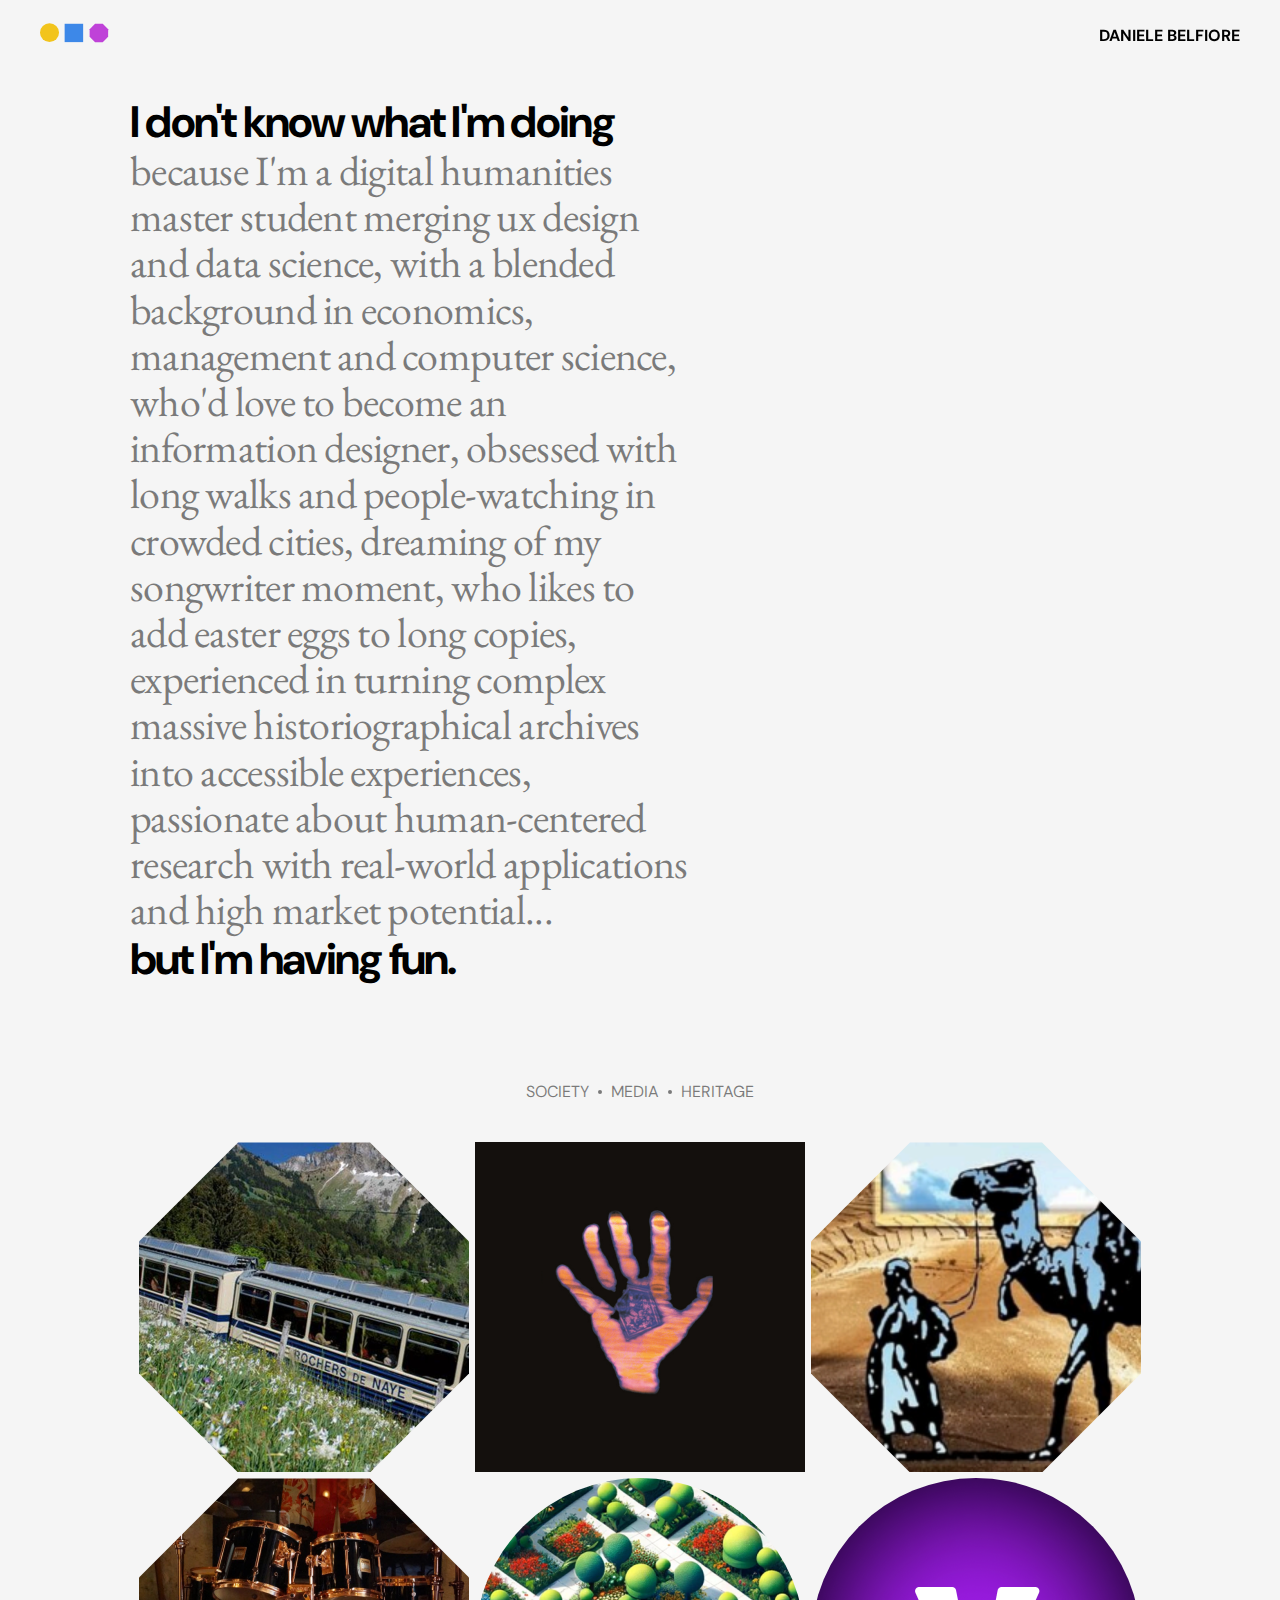
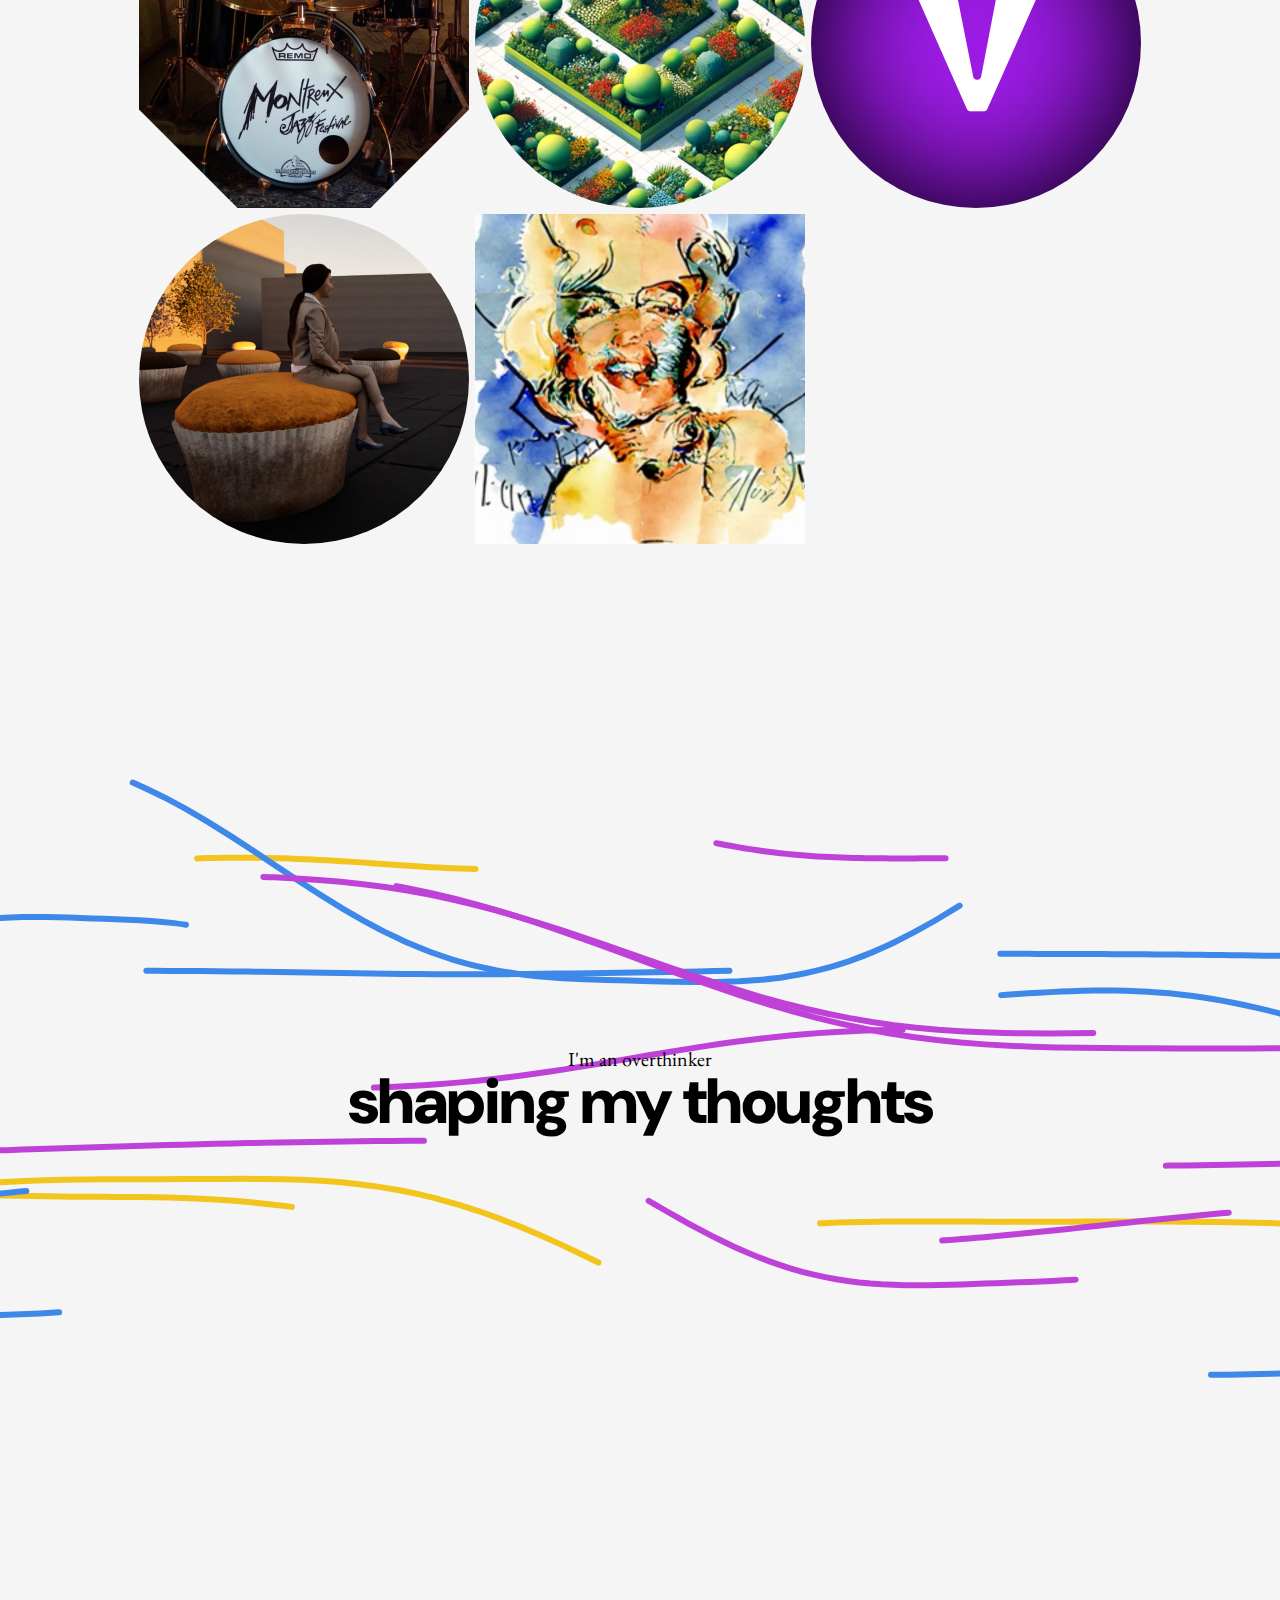
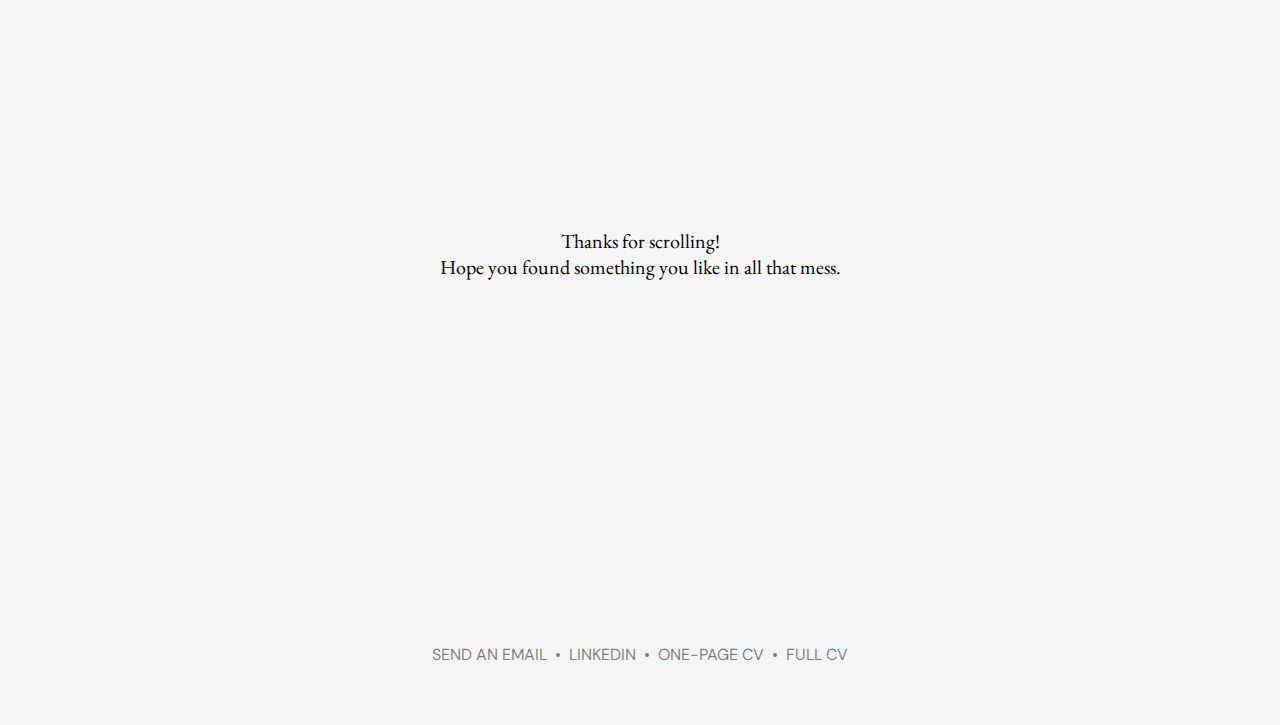
==== index.html @ 839121c6 "prova" ====
<!DOCTYPE html>
<html lang="en">
<head>
    <meta charset="UTF-8">
    <meta name="viewport" content="width=device-width, initial-scale=1.0">
    <title>Digital Humanities Portfolio</title>
    <link rel="preconnect" href="https://fonts.googleapis.com">
    <link rel="preconnect" href="https://fonts.gstatic.com" crossorigin>
    <link href="https://fonts.googleapis.com/css2?family=DM+Sans:ital,wght@0,400;0,500;0,700;0,900;1,400&family=EB+Garamond:wght@400;500;600;700&display=swap" rel="stylesheet">
    <link rel="stylesheet" href="css/styles.css">
</head>
<body>
    <!-- Fixed Header/Navbar -->
    <header class="site-header">
        <div class="logo">
            <svg xmlns="http://www.w3.org/2000/svg" width="72" height="26" viewBox="0 0 72 26" fill="none">
                <ellipse cx="9.52039" cy="9.44219" rx="9.52039" ry="9.44219" transform="matrix(-1 0 0 1 19.0391 3.14453)" fill="#F2C41C"/>
                <rect width="18.4968" height="18.3448" transform="matrix(-1 0 0 1 43.1406 3.77344)" fill="#3D88E8"/>
                <path d="M62.7367 3.81225L55.0605 3.80711L49.629 9.18675L49.6238 16.7998L55.048 22.1868L62.7242 22.1919L68.1557 16.8123L68.1609 9.19916L62.7367 3.81225Z" fill="#BF42D8"/>
            </svg>
        </div>
        <div class="name-tag">DANIELE BELFIORE</div>
    </header>
    <div class="container">
        <!-- Main Content with Bio -->
        <section class="main-content">
            <div class="text-container">
                <h1 class="main-heading">I don't know what I'm doing</h1>
                <div class="bio-text">
                    <p class="bio-copy"> because 
                        <span class="bio-segment" data-color="#D84242" data-overlay="EPFL">I'm a digital humanities master student merging ux design and data science</span>, 
                        <span class="bio-segment" data-color="#4274D8" data-overlay="Economics">with a blended background in economics, management and computer science</span>, 
                        <span class="bio-segment" data-color="#E61428" data-overlay="Design">who'd love to become an information designer</span>, 
                        <span class="bio-segment" data-color="#588DCA" data-overlay="Urban">obsessed with long walks and people-watching in crowded cities</span>, 
                        <span class="bio-segment" data-color="#7758CA" data-overlay="Music" >dreaming of my songwriter moment</span>, 
                        <span class="bio-segment" data-color="#52874F" data-overlay="Easter">who likes to add easter eggs to long copies</span>, 
                        <span class="bio-segment" data-color="#C28E00" data-overlay="Archives">experienced in turning complex massive historiographical archives into accessible experiences</span>, 
                        <span class="bio-segment" data-color="#028C32" data-overlay="Research">passionate about human-centered research with real-world applications and high market potential</span>...
                    </p>
                </div>
                <h1 class="main-heading">but I'm having fun.</h1>
            </div>
            <div class="overlay-container">
                <div class="overlay-content"></div>
            </div>
        </section>

        <!-- Projects Section -->
        <section class="projects-section">
            <div class="tags">
                <span class="tag research" data-tag="society">SOCIETY</span>
                <div class="tag-separator"></div>
                <span class="tag entrepreneurship" data-tag="media">MEDIA</span>
                <div class="tag-separator"></div>
                <span class="tag design" data-tag="heritage">HERITAGE</span>
            </div>

            <div class="projects-container">
                <!-- Projects will be loaded dynamically from JSON -->
            </div>
        </section>
    </div>
    
    <!-- Shaping Thoughts Section - moved outside container for full width -->
    <section class="thoughts-section">
        <!-- Added flow animation background -->
        <div class="flow-background">
            <svg id="flow-canvas"></svg>
        </div>
        <!-- Wrapped content in a container for z-indexing -->
        <div class="thoughts-content">
            <p class="overthinker-text">I'm an overthinker</p>
            <h2 class="thoughts-title">shaping my thoughts</h2>
        </div>
    </section>

    <div class="container">
        <!-- Thank You Section -->
        <section class="thank-you-section">
            <p class="thank-you-text">Thanks for scrolling!<br>Hope you found something you like in all that mess.</p>
        </section>

        <!-- Footer -->
        <footer class="footer">
            <div class="footer-links">
                <span class="footer-link email">SEND AN EMAIL</span>
                <div class="tag-separator"></div>
                <span class="footer-link linkedin">LINKEDIN</span>
                <div class="tag-separator"></div>
                <span class="footer-link onepage">ONE-PAGE CV</span>
                <div class="tag-separator"></div>
                <span class="footer-link fullcv">FULL CV</span>
            </div>
        </footer>
    </div>

    <!-- JavaScript files -->
    <script src="js/main.js"></script>
<script src="js/flow-animation.js"></script>
</body>
</html>
---- css/styles.css ----
* {
    margin: 0;
    padding: 0;
    box-sizing: border-box;
}

body {
    font-family: 'DM Sans', sans-serif;
    background-color: #f5f5f5;
    padding: 40px;
    padding-top: 100px; /* Added padding to account for fixed header */
}

.container {
    max-width: 1200px;
    margin: 0 auto;
    padding: 0 20px;
}

/* Header Section */
.site-header {
    display: flex;
    justify-content: space-between;
    align-items: center;
    width: 100%;
    padding: 20px 40px;
    position: fixed;
    top: 0;
    left: 0;
    right: 0;
    background-color: transparent;
    z-index: 1000;
    pointer-events: none; /* Allow events to pass through the transparent header */
}

.site-header .logo, .site-header .name-tag {
    pointer-events: auto;
}

/* Media query for mobile devices */
@media (max-width: 768px) {
    .site-header {
        background-color: #f5f5f5;
        z-index: 25;
        pointer-events: auto; /* Re-enable for mobile with background */
    }
}

.logo {
    position: static;
}

.name-tag {
    font-family: "DM Sans", sans-serif;
    font-weight: 700;
    font-size: 16px;
    letter-spacing: 0;
}

/* Main Content */
.main-content {
    margin-bottom: 100px;
    position: relative;
    max-width: 1020px;
    margin-left: auto;
    margin-right: auto;
}

.text-container {
    display: flex;
    max-width: 900px;
    width: 55%;
    flex-direction: column;
    align-items: flex-start;
    gap: 4px;
    margin: 0vh 0 0 0; /* Changed from 30% to 50vh to position at half the display height */
}

.main-heading {
    color: #000;
    font-family: "DM Sans", sans-serif;
    font-size: 44px;
    font-style: normal;
    font-weight: 700;
    line-height: 100%;
    letter-spacing: -1.76px;
}

.bio-text {
    max-width: 900px;
    width: 100%;
}

.bio-copy {
    color: rgba(0, 0, 0, 0.50);
    font-family: "EB Garamond", serif;
    font-size: 42px;
    font-style: normal;
    font-weight: 400;
    line-height: 110%;
    letter-spacing: -0.72px;
    position: relative;
}

.highlighted {
    color: #D84242;
    font-family: "EB Garamond", serif;
    font-size: 72px;
    font-style: normal;
    font-weight: 400;
    line-height: 100%;
    letter-spacing: -1.28px;
}

.overlay-container {
    position: fixed;
    right: 100px;
    width: auto;
    height: auto;
    opacity: 0; /* Start with 0 opacity for transition */
    padding: 0;
    justify-content: center;
    align-items: center;
    z-index: 100;
    transition: opacity 0.3s ease; /* Added transition for smooth appearance */
    pointer-events: none; /* Prevent overlay from interfering with mouse events */
}

.overlay-content {
    display: flex;
    justify-content: center;
    align-items: center;
}

.overlay-content img {
    max-width: 400px;
    max-height: 300px;
    width: auto;
    height: auto;
    object-fit: contain;
}

/* Projects Section */
.projects-section {
    margin: 100px 0;
    position: relative;
    z-index: 10; /* Added z-index to ensure projects remain clickable under transparent navbar */
}

.tags {
    display: flex;
    justify-content: center;
    gap: 9px;
    margin-bottom: 40px;
    text-align: center;
    width: 1020px; /* Changed from width: 100%, max-width: 1020px to match projects exactly */
    margin-left: auto;
    margin-right: auto;
}

.tag {
    cursor: pointer;
    color: rgba(0, 0, 0, 0.50);
    text-align: center;
    font-family: "DM Sans", sans-serif;
    font-size: 16px;
    font-style: normal;
    font-weight: 400;
    line-height: normal;
    transition: color 0.3s ease;
}

.tag:hover {
    color: rgba(0, 0, 0, 0.8);
}

.tag-separator {
    width: 4px;
    height: 4px;
    background-color: rgba(0, 0, 0, 0.50);
    border-radius: 50%;
    margin-top: 9px;
}

.tag.research.active, .tag.research:hover {
    color: #F2C41C;
}

.tag.entrepreneurship.active, .tag.entrepreneurship:hover {
    color: #3D88E8;
}

.tag.design.active, .tag.design:hover {
    color: #BF42D8;
}

.projects-container {
    display: flex;
    width: 1002px; /* Exact width: 3 items of 330px + 2 gaps of 6px = 1002px */
    margin: 0 auto;
    align-items: center;
    align-content: center;
    gap: 6px;
    flex-wrap: wrap;
    justify-content: flex-start; /* Keep flex-start for grid alignment */
}

.project {
    width: 330px;
    height: 330px;
    flex-shrink: 0;
    aspect-ratio: 1/1;
    position: relative;
    overflow: hidden;
    cursor: pointer;
    background-color: #f5f5f5;
    z-index: 20; /* Added higher z-index to ensure projects are always clickable */
}

.project img {
    width: 100%;
    height: 100%;
    object-fit: cover;
    z-index: 2;
    position: relative;
    /* Removed transition for immediate effect */
}

.project:hover img {
    opacity: 0;
}

.project-shape {
    position: absolute;
    top: 0;
    left: 0;
    width: 100%;
    height: 100%;
    z-index: 1;
    border: none;
}

.project-info {
    position: absolute;
    top: 0;
    left: 0;
    width: 100%;
    height: 100%;
    background-color: transparent;
    display: flex;
    flex-direction: column;
    justify-content: center;
    align-items: center;
    padding: 20px;
    text-align: center;
    z-index: 3;
    opacity: 0;
    /* Removed transition for immediate effect */
}

.project:hover .project-info {
    opacity: 1;
}

.project-title {
    font-family: "DM Sans", sans-serif;
    font-weight: 700;
    font-size: 18px;
    margin-bottom: 10px;
    text-transform: uppercase; /* Make project titles all-caps */
}

.project-description {
    font-family: "EB Garamond", serif;
    font-size: 18px;
    color: rgba(0, 0, 0, 0.50);
    font-weight: 400;
}

.circle {
    border-radius: 50%;
}

.circle:hover {
    border: 4px solid #F2C41C; /* Standardized thickness to 4px */
}

.square:hover {
    border: 4px solid #3D88E8; /* Standardized thickness to 4px */
}

.octagon {
    clip-path: polygon(30% 0%, 70% 0%, 100% 30%, 100% 70%, 70% 100%, 30% 100%, 0% 70%, 0% 30%);
}

/* Fixed octagon hover styling */
.octagon:hover {
    border: none;
}

.project.octagon .project-info {
    clip-path: polygon(30% 0%, 70% 0%, 100% 30%, 100% 70%, 70% 100%, 30% 100%, 0% 70%, 0% 30%);
}

.octagon-outline {
    position: absolute;
    top: 0;
    left: 0;
    width: 100%;
    height: 100%;
    z-index: 4;
    opacity: 0;
    /* Removed transition for immediate effect */
    pointer-events: none;
}

.project.octagon:hover .octagon-outline {
    opacity: 1;
}

.thoughts-section {
    /* override body’s default padding on the left and right */
    margin: 0 -40px;
    /* ensure the section is tall enough, e.g. full screen */
    height: 100vh; 
    position: relative;
    display: flex;
    flex-direction: column;
    justify-content: center;
    align-items: center;
    overflow: hidden;
  }
  
  .thoughts-section .flow-background {
    position: absolute;
    top: 0;
    left: 0;
    /* let the SVG fill the entire section */
    width: 100%;
    height: 100%;
  }
  
  .thoughts-content {
    z-index: 10;
    display: flex;
    flex-direction: column;
    align-items: center;
  }
  



/* Added flow-background styles */
.flow-background {
    position: absolute;
    top: 0;
    left: 0;
    width: 100%;
    height: 100%;
    z-index: 1;
}

.flow-background svg {
    width: 100%;
    height: 100%;
}

.path {
    fill: none;
    stroke-linecap: round;
}



.overthinker-text {
    color: #000;
    text-align: center;
    font-family: "EB Garamond", serif;
    font-size: 20px;
    font-style: normal;
    font-weight: 400;
    line-height: normal;
    margin-bottom: 0;
}

.thoughts-title {
    color: #000;
    text-align: center;
    font-family: "DM Sans", sans-serif;
    font-size: 64px;
    font-style: normal;
    font-weight: 900;
    line-height: normal;
    letter-spacing: -1.92px;
    position: relative;
    z-index: 2;
    margin-top: -2%;
}

/* Thank You Section */
.thank-you-section {
    display: flex;
    flex-direction: column;
    justify-content: center;
    align-items: center;
    width: 100%;
    min-height: calc(100vh - 200px);
    padding: 80px 0;
    text-align: center;
    position: relative; /* Added for absolute positioning of child */
}

.thank-you-text {
    color: #000;
    text-align: center;
    font-family: "EB Garamond";
    font-size: 20px;
    font-style: normal;
    font-weight: 400;
    line-height: normal;
    max-width: 800px;
    position: relative;
    top: -40px; /* Move text up by 40px */
}

.footer-links {
    display: flex;
    justify-content: center;
    gap: 9px;
    margin-bottom: 20px;
    text-align: center;
    width: 100%;
}

.footer-link {
    cursor: pointer;
    color: rgba(0, 0, 0, 0.50);
    text-align: center;
    font-family: "DM Sans", sans-serif;
    font-size: 16px;
    font-style: normal;
    font-weight: 400;
    line-height: normal;
    transition: color 0.3s ease;
}

.footer-link:hover {
    color: rgba(0, 0, 0, 0.8);
}

.footer-link.email:hover {
    color: #F2C41C; /* Yellow */
}

.footer-link.linkedin:hover {
    color: #3D88E8; /* Blue */
}

.footer-link.onepage:hover, .footer-link.fullcv:hover {
    color: #BF42D8; /* Purple */
}

/* Responsive adjustments */
@media (max-width: 1200px) {
    .bio-copy {
        font-size: 36px;
    }
    .highlighted {
        font-size: 48px;
    }
    .projects-container {
        width: 100%;
        justify-content: center;
    }
}

@media (max-width: 768px) {
    .bio-copy {
        font-size: 28px;
    }
    .highlighted {
        font-size: 32px;
    }
    .main-heading {
        font-size: 36px;
    }
    .thoughts-title {
        font-size: 48px;
    }
    .projects-container {
        display: flex;
        width: calc(100% - 12px);
        justify-content: space-between;
        padding: 0 6px;
        gap: 6px;
        flex-wrap: wrap;
    }
    .project {
        width: calc(50% - 3px);
        height: auto;
        aspect-ratio: 1/1;
        margin-bottom: 6px;
    }
}
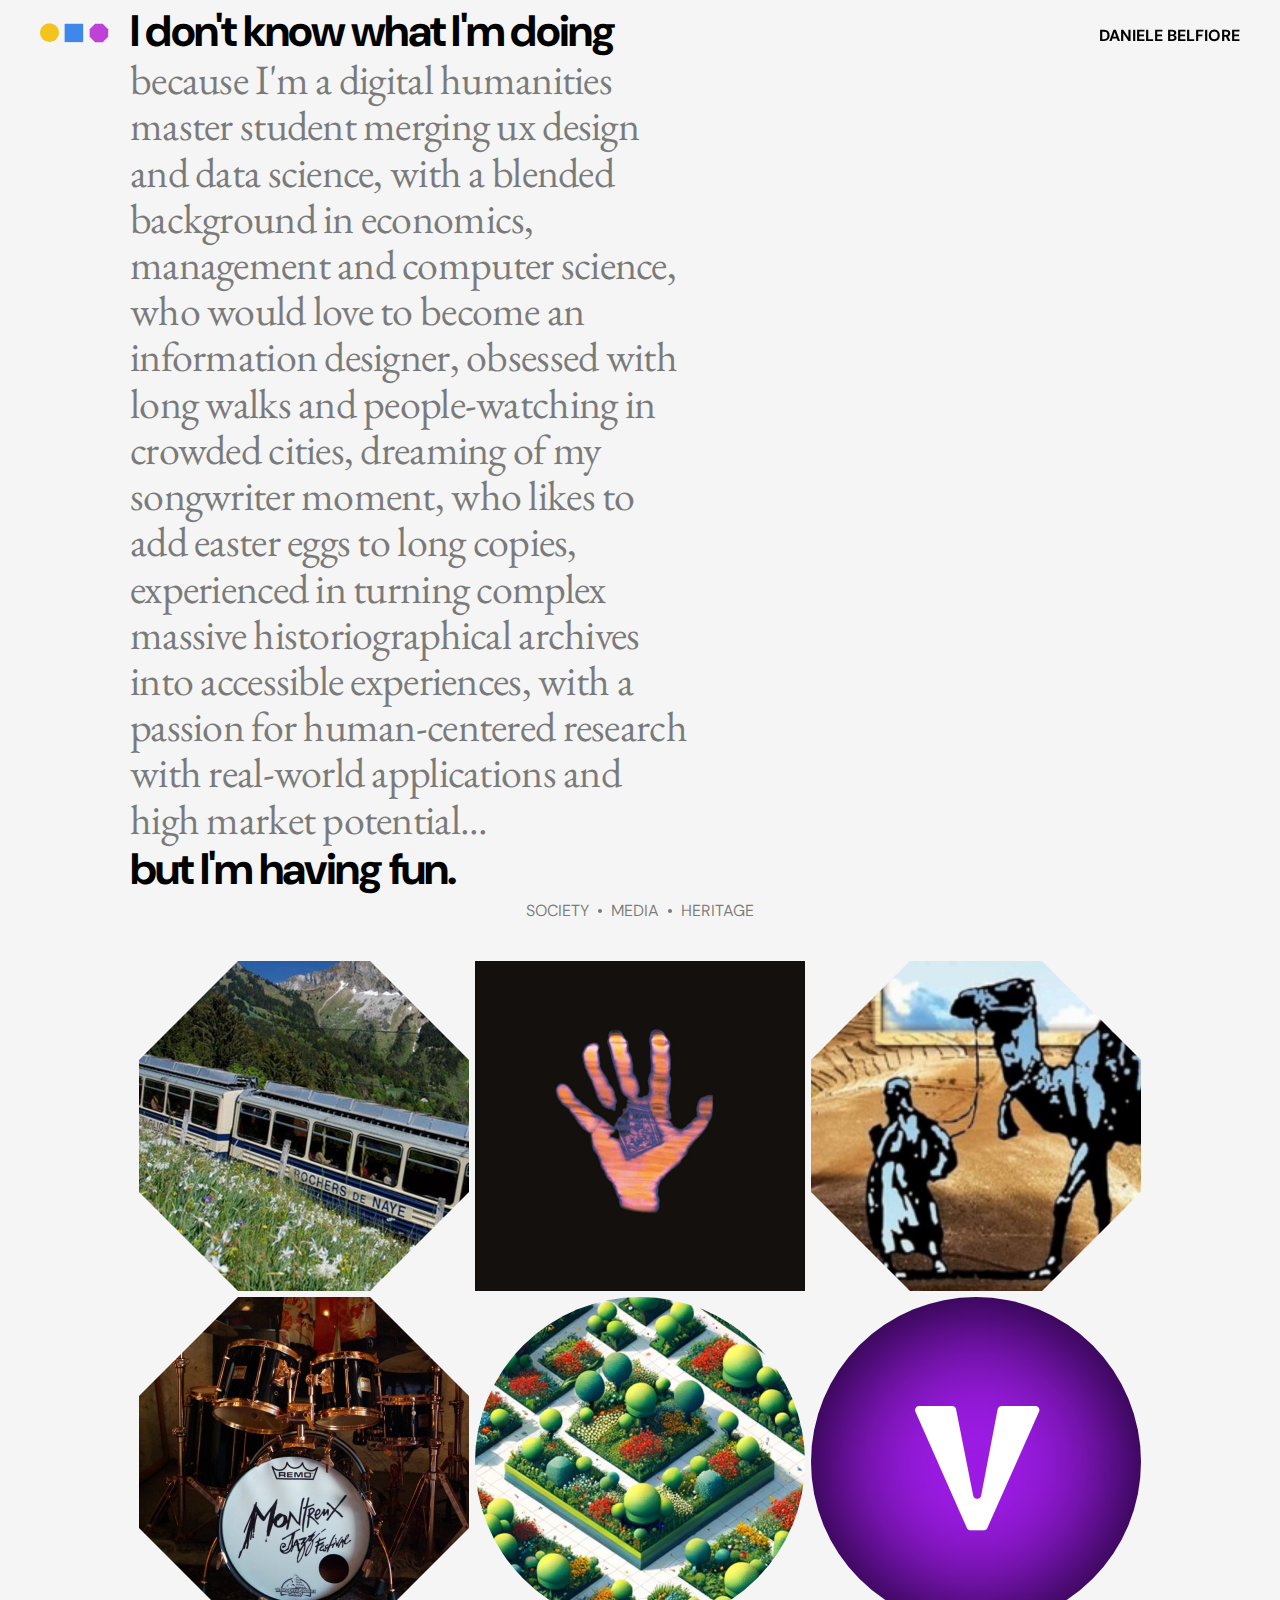
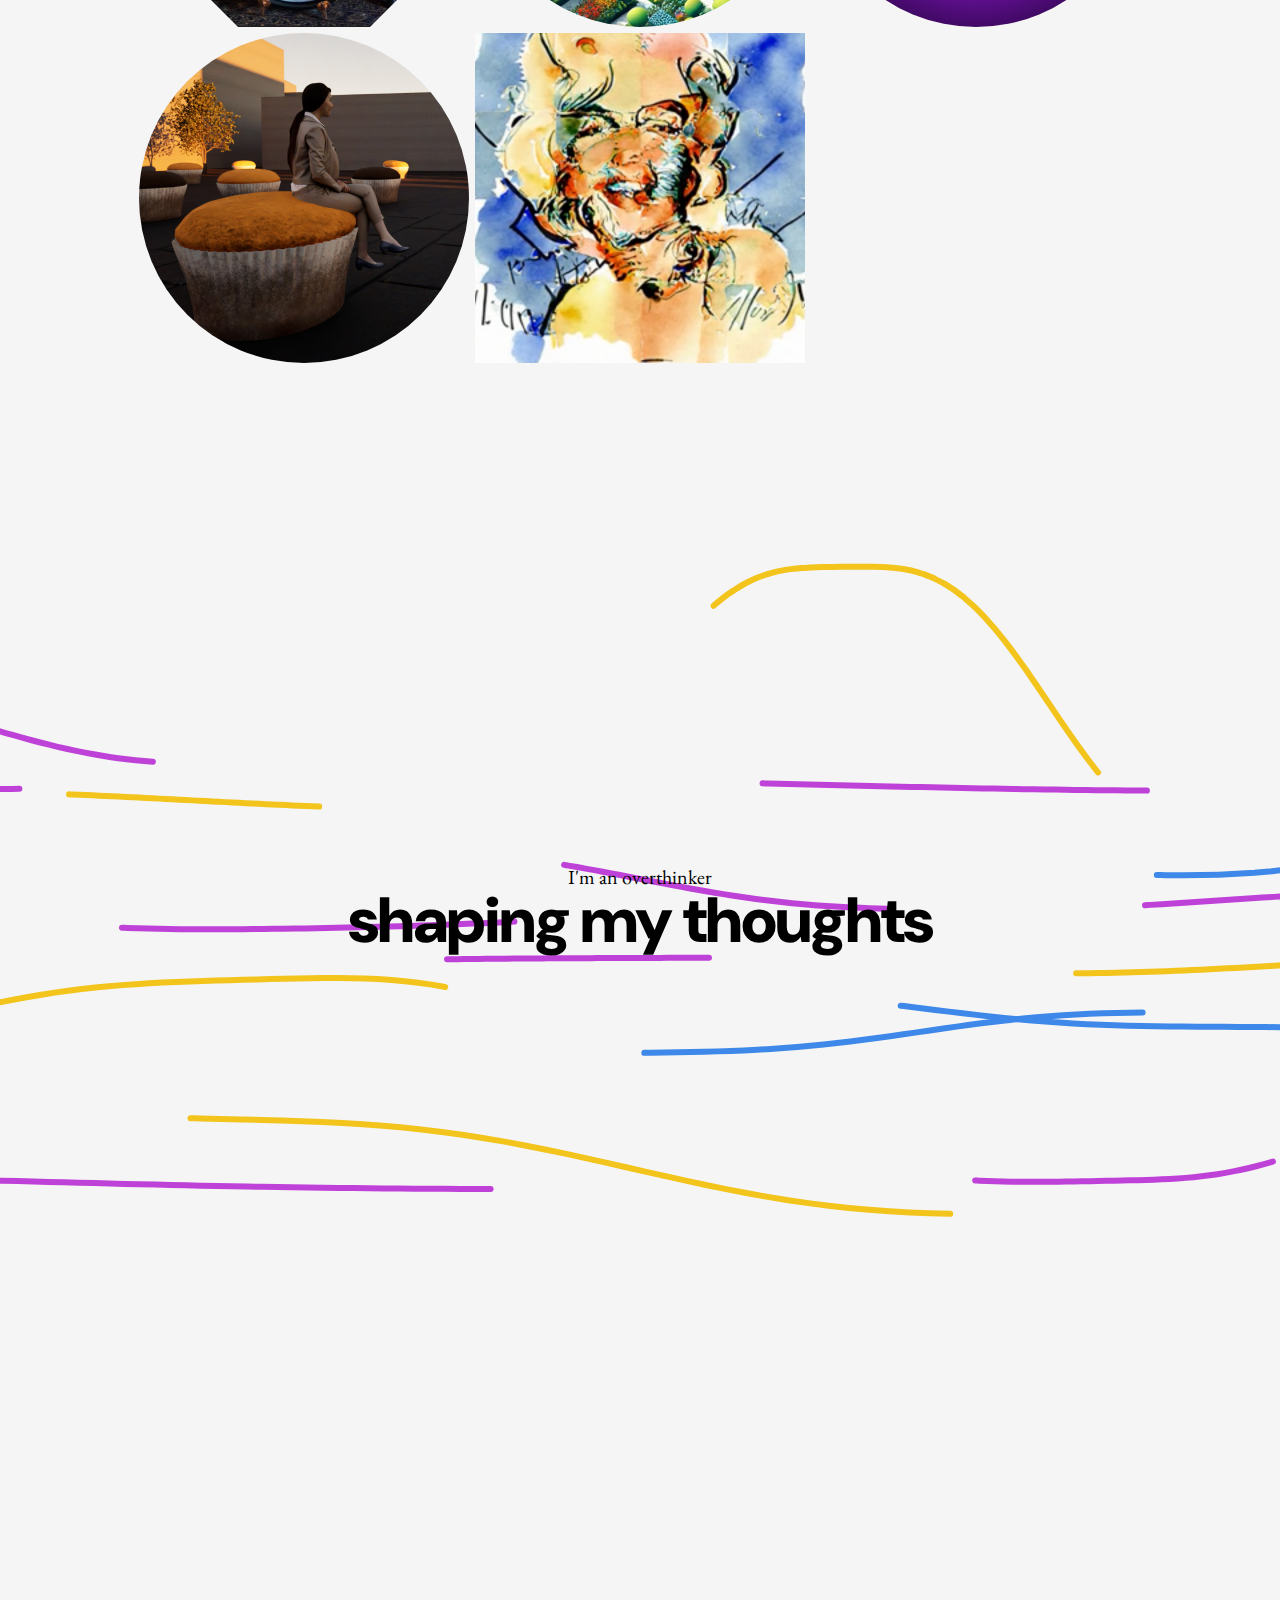
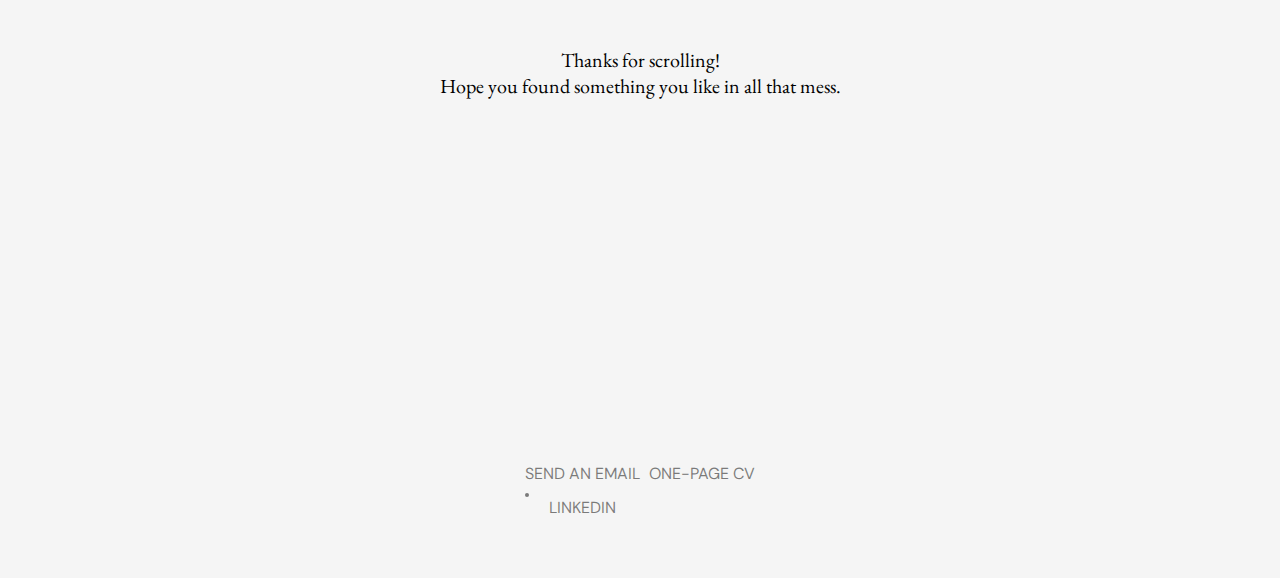
==== commit b83f0e55: "mobile" ====
--- a/index.html
+++ b/index.html
@@ -25,17 +25,16 @@
         <!-- Main Content with Bio -->
         <section class="main-content">
             <div class="text-container">
-                <h1 class="main-heading">I don't know what I'm doing</h1>
-                <div class="bio-text">
+                <h1 class="main-heading">I don't know <span class="line-break">what I'm doing</span></h1>                <div class="bio-text">
                     <p class="bio-copy"> because 
                         <span class="bio-segment" data-color="#D84242" data-overlay="EPFL">I'm a digital humanities master student merging ux design and data science</span>, 
                         <span class="bio-segment" data-color="#4274D8" data-overlay="Economics">with a blended background in economics, management and computer science</span>, 
-                        <span class="bio-segment" data-color="#E61428" data-overlay="Design">who'd love to become an information designer</span>, 
+                        <span class="bio-segment" data-color="#E61428" data-overlay="Design">who would love to become an information designer</span>, 
                         <span class="bio-segment" data-color="#588DCA" data-overlay="Urban">obsessed with long walks and people-watching in crowded cities</span>, 
                         <span class="bio-segment" data-color="#7758CA" data-overlay="Music" >dreaming of my songwriter moment</span>, 
                         <span class="bio-segment" data-color="#52874F" data-overlay="Easter">who likes to add easter eggs to long copies</span>, 
                         <span class="bio-segment" data-color="#C28E00" data-overlay="Archives">experienced in turning complex massive historiographical archives into accessible experiences</span>, 
-                        <span class="bio-segment" data-color="#028C32" data-overlay="Research">passionate about human-centered research with real-world applications and high market potential</span>...
+                        <span class="bio-segment" data-color="#028C32" data-overlay="Research">with a passion for human-centered research with real-world applications and high market potential</span>...
                     </p>
                 </div>
                 <h1 class="main-heading">but I'm having fun.</h1>
@@ -83,13 +82,16 @@
         <!-- Footer -->
         <footer class="footer">
             <div class="footer-links">
-                <span class="footer-link email">SEND AN EMAIL</span>
-                <div class="tag-separator"></div>
-                <span class="footer-link linkedin">LINKEDIN</span>
-                <div class="tag-separator"></div>
-                <span class="footer-link onepage">ONE-PAGE CV</span>
-                <div class="tag-separator"></div>
-                <span class="footer-link fullcv">FULL CV</span>
+                <div class="email-linkedin-group">
+                    <span class="footer-link email">SEND AN EMAIL</span>
+                    <div class="tag-separator"></div>
+                    <span class="footer-link linkedin">LINKEDIN</span>
+                </div>
+                <div class="cv-group">
+                    <span class="footer-link onepage">ONE-PAGE CV</span>
+                    <!-- <div class="tag-separator"></div>
+                    <span class="footer-link fullcv">FULL CV</span> -->
+                </div>
             </div>
         </footer>
     </div>
--- a/css/styles.css
+++ b/css/styles.css
@@ -8,7 +8,7 @@
     font-family: 'DM Sans', sans-serif;
     background-color: #f5f5f5;
     padding: 40px;
-    padding-top: 100px; /* Added padding to account for fixed header */
+    padding-top: 40px; /* Added padding to account for fixed header */
 }
 
 .container {
@@ -59,11 +59,16 @@
 
 /* Main Content */
 .main-content {
-    margin-bottom: 100px;
+    height: 100vh; /* Full viewport height */
+    margin: 0; /* Remove all margins */
+    padding: 0; /* Remove all padding */
     position: relative;
     max-width: 1020px;
     margin-left: auto;
     margin-right: auto;
+    display: flex; /* Add flex display */
+    align-items: center; /* Center children vertically */
+    margin-top: -40px; /* Offset the body padding */
 }
 
 .text-container {
@@ -73,7 +78,8 @@
     flex-direction: column;
     align-items: flex-start;
     gap: 4px;
-    margin: 0vh 0 0 0; /* Changed from 30% to 50vh to position at half the display height */
+    margin: 0; /* Remove all margins */
+    /* This will center the text with equal space top and bottom */
 }
 
 .main-heading {
@@ -143,6 +149,7 @@
 /* Projects Section */
 .projects-section {
     margin: 100px 0;
+    margin-top: 0;
     position: relative;
     z-index: 10; /* Added z-index to ensure projects remain clickable under transparent navbar */
 }
@@ -475,8 +482,36 @@
 }
 
 @media (max-width: 768px) {
+    body {
+        padding: 20px;
+        padding-top: 60px; /* Adjusted for header */
+    }
+    .site-header {
+        padding: 15px 20px;
+    }
+    
+    /* Break heading text with display block */
+    .main-heading .line-break {
+        display: block;
+    }
+    /* Container adjustments */
+    .container {
+        padding: 0;
+        max-width: 100%;
+    }
+    
+    .text-container {
+        width: 100%;
+        max-width: 100%;
+        margin-top: 0;
+        align-items: flex-start;
+    }
+    
+    /* Typography adjustments */
+    /* Increase bio-copy font size to match heading */
     .bio-copy {
-        font-size: 28px;
+        font-size: 36px; /* Match heading size */
+        line-height: 115%;
     }
     .highlighted {
         font-size: 32px;
@@ -487,20 +522,99 @@
     .thoughts-title {
         font-size: 48px;
     }
+    
+    /* Tag selector centering */
+    .tags {
+        width: 100%;
+        justify-content: center;
+        margin-left: auto;
+        margin-right: auto;
+    }
+    
+    /* Projects layout in column */
     .projects-container {
         display: flex;
+        flex-direction: column;
         width: calc(100% - 12px);
-        justify-content: space-between;
-        padding: 0 6px;
+        margin: 0 auto;
         gap: 6px;
-        flex-wrap: wrap;
-    }
+    }
+    
     .project {
-        width: calc(50% - 3px);
+        width: 100%;
         height: auto;
         aspect-ratio: 1/1;
         margin-bottom: 6px;
     }
-}
-
-
+    
+    /* Footer restructuring */
+    .footer-links {
+        flex-direction: column;
+        gap: 15px;
+    }
+    
+    /* Email and LinkedIn group */
+    .email-linkedin-group {
+        display: flex;
+        justify-content: center;
+        gap: 9px;
+    }
+    
+    /* CV links group */
+    .cv-group {
+        display: flex;
+        justify-content: center;
+    }
+    
+    /* Overlay positioning for footer */
+    .footer-overlay-container {
+        left: 50% !important;
+        transform: translateX(-50%) !important;
+        bottom: 100px !important;
+        top: auto !important;
+    }
+    
+     /* Text container adjustments */
+     .main-content {
+        height: auto;
+        margin-top: 20px; /* Start below header */
+        align-items: flex-start;
+        min-height: 100vh; /* Ensure full screen height */
+        display: block;
+    }
+    
+    /* Flow background adjustments to reach edge of screen */
+    .thoughts-section {
+        margin: 0 -20px; /* Negative margin to counter body padding */
+        width: calc(100% + 40px); /* Add back the padding */
+        overflow: hidden;
+    }
+    .flow-background {
+        width: 100%;
+        left: 0;
+    }
+    /* Overlay handling for mobile */
+    .overlay-container {
+        position: fixed;
+        top: 0;
+        left: 0;
+        right: 0;
+        width: 100%;
+        height: 60px; /* Match header height */
+        background-color: #f5f5f5;
+        display: flex;
+        justify-content: center;
+        align-items: center;
+        z-index: 1001; /* Above header */
+    }
+    
+    .overlay-container.active + .site-header .name-tag {
+        opacity: 0;
+        transition: opacity 0.3s ease;
+    }
+    
+    .overlay-content img {
+        max-height: 40px;
+        width: auto;
+    }
+}
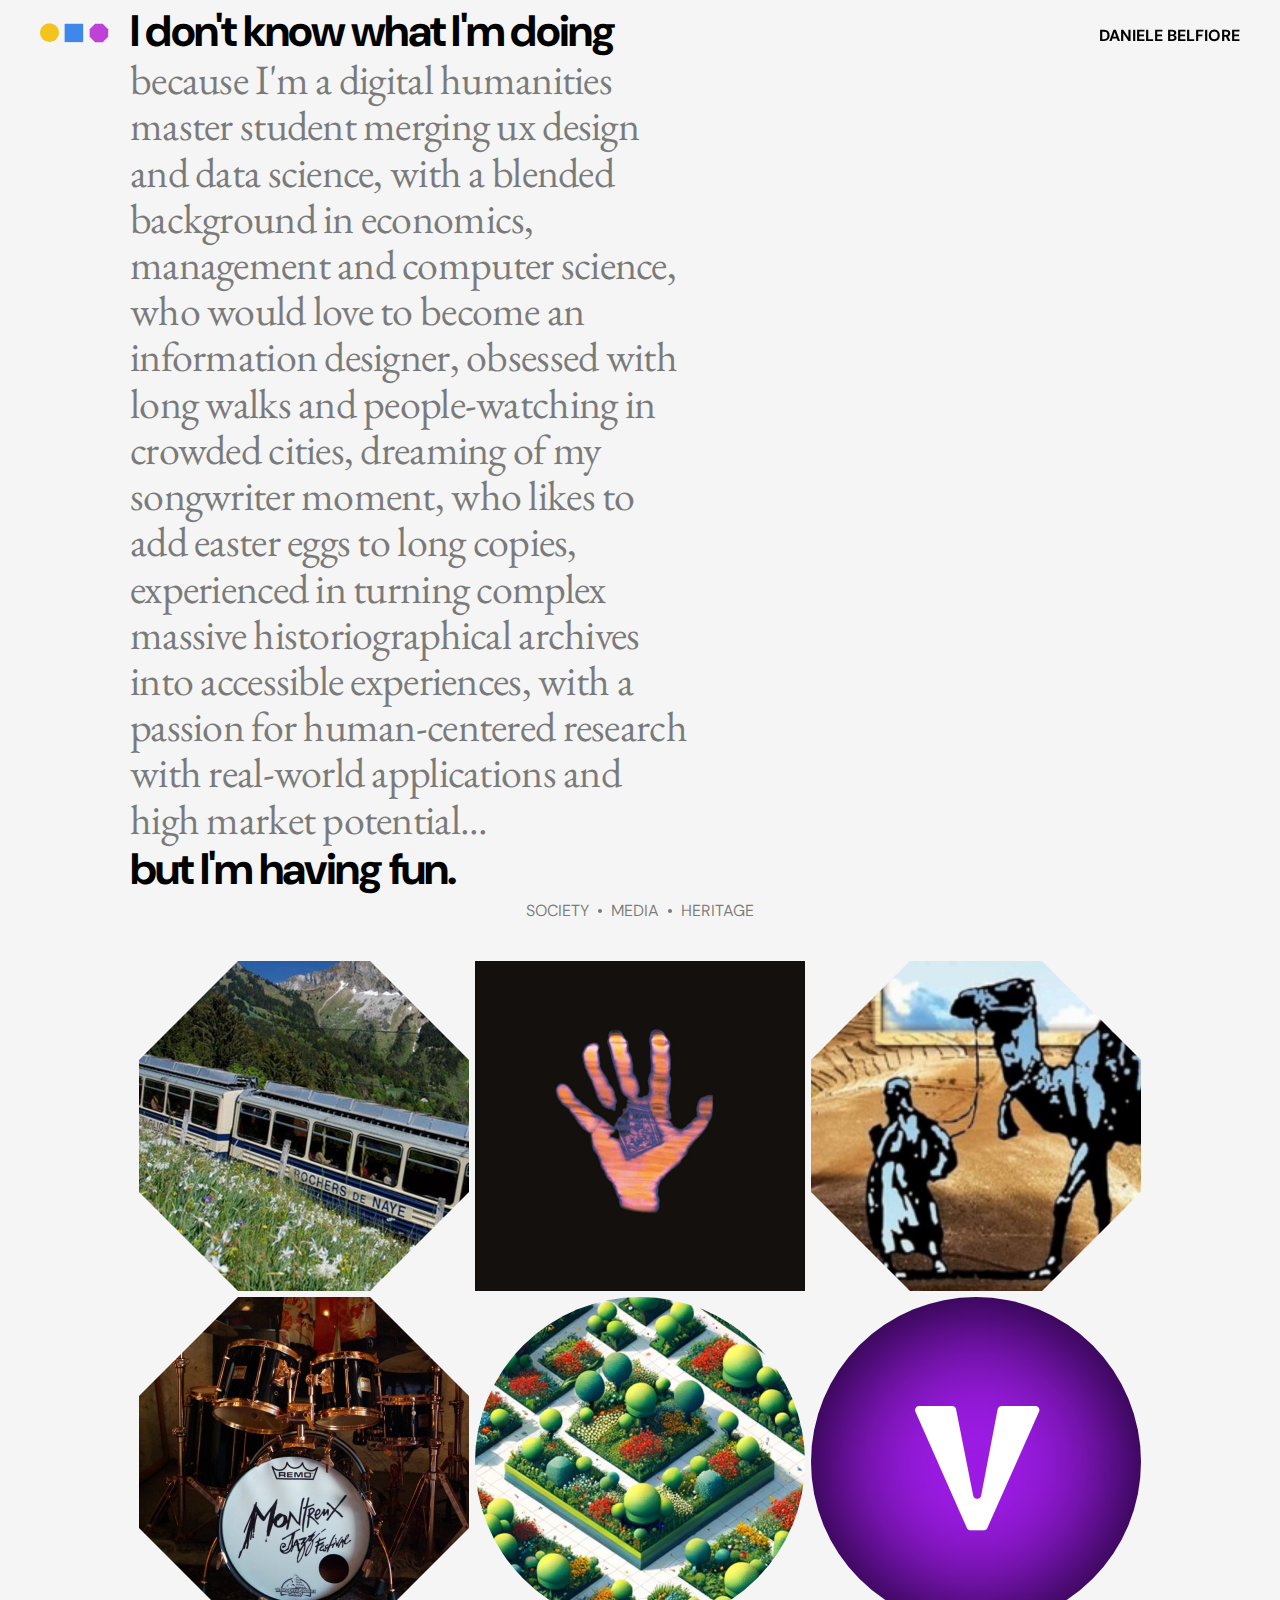
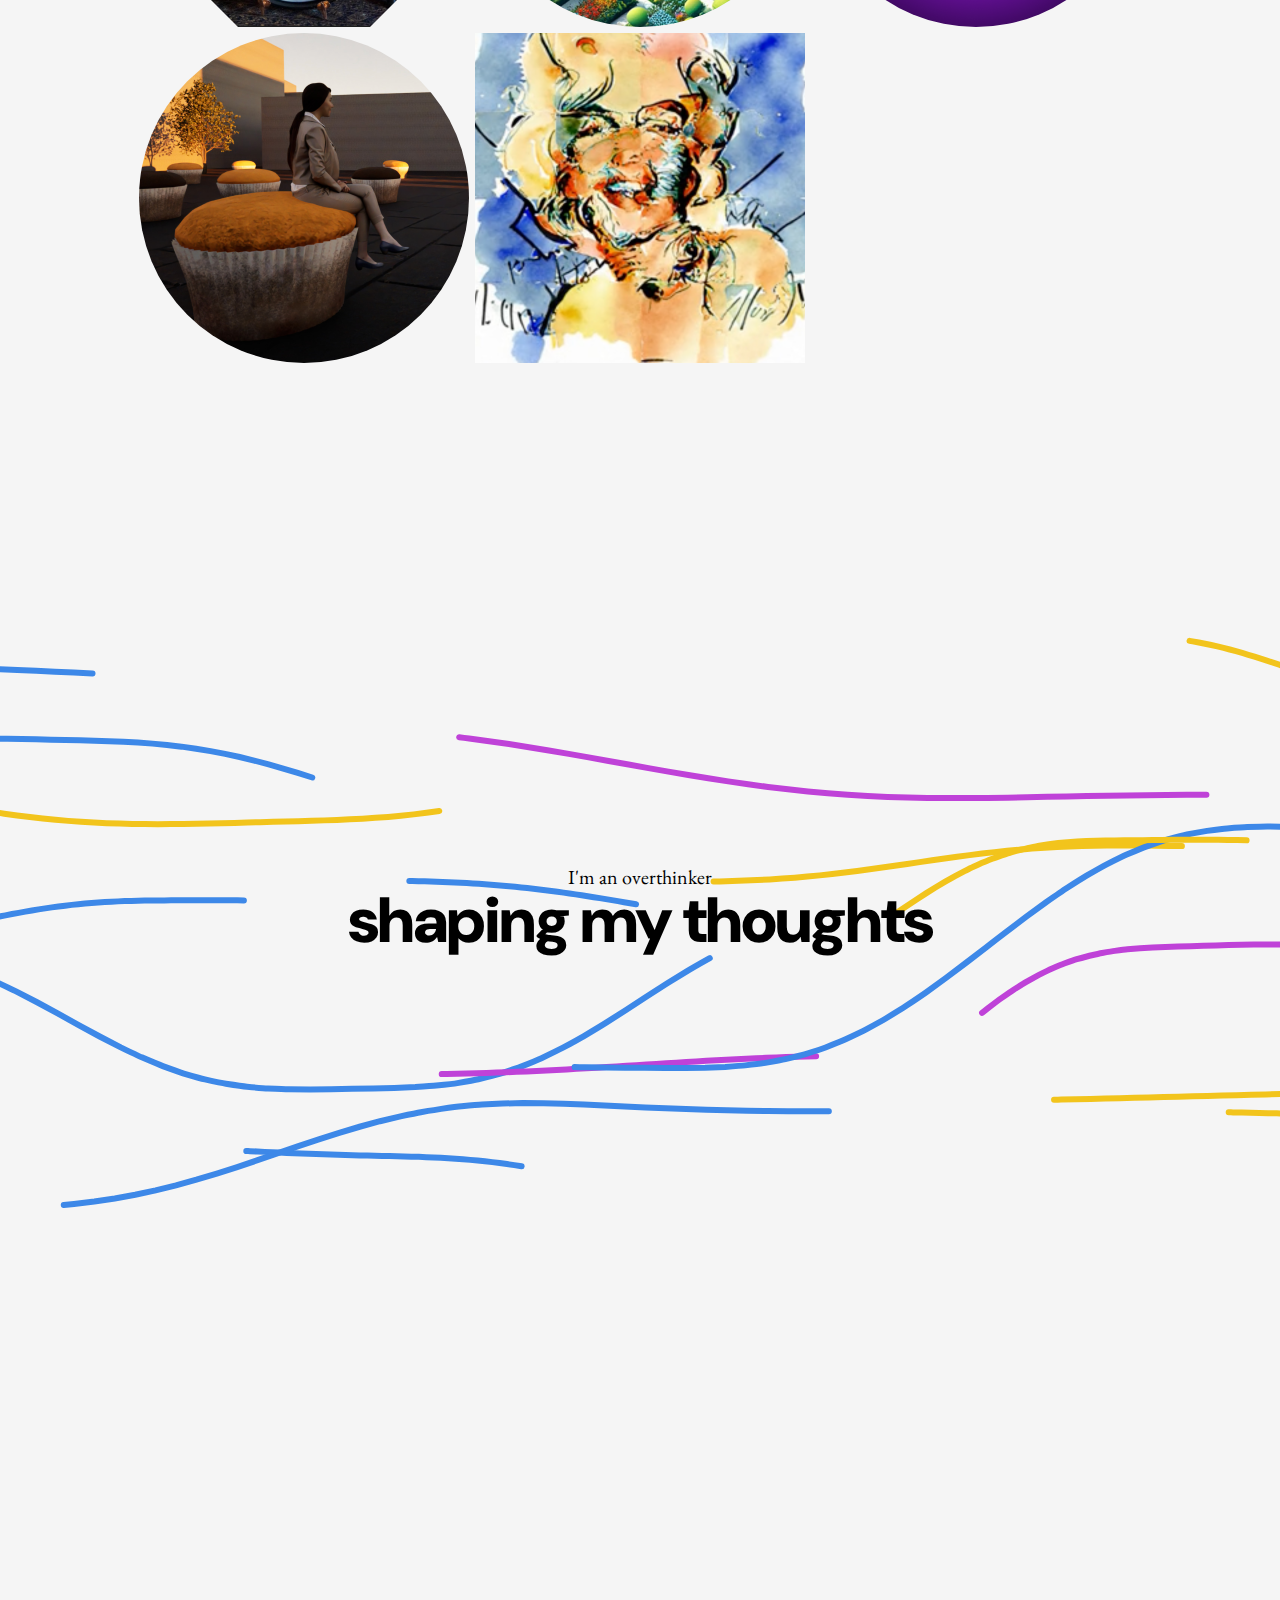
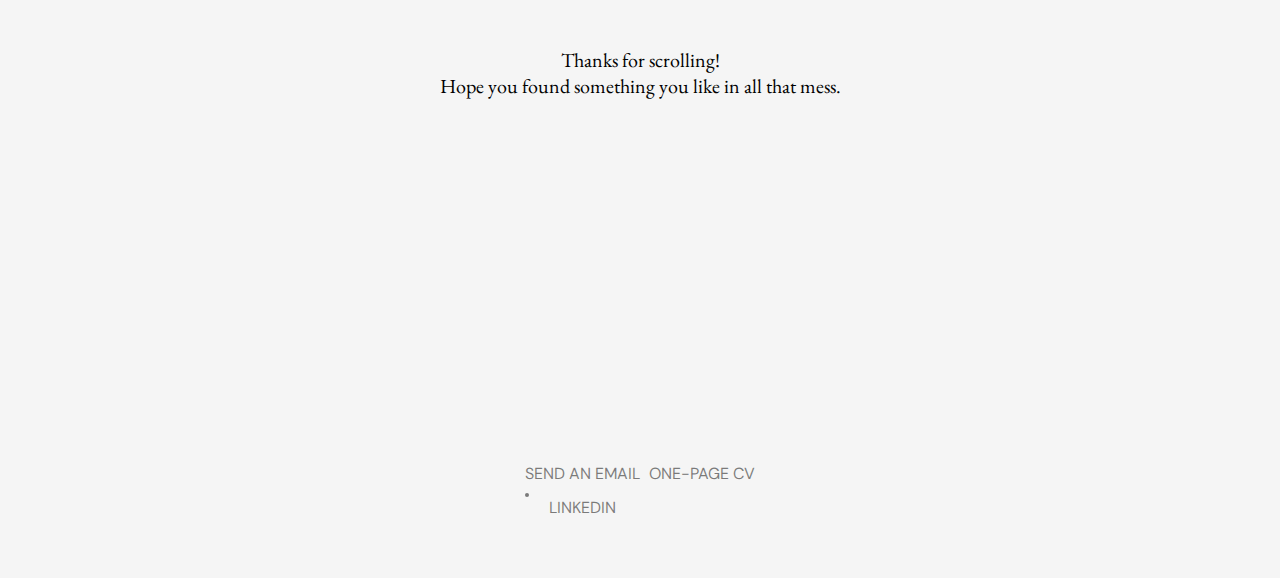
==== commit d2a53959: "mobile fix" ====
--- a/index.html
+++ b/index.html
@@ -3,7 +3,7 @@
 <head>
     <meta charset="UTF-8">
     <meta name="viewport" content="width=device-width, initial-scale=1.0">
-    <title>Digital Humanities Portfolio</title>
+    <title>Daniele Belfiore's Portfolio - "Shaping my thoughts"</title>
     <link rel="preconnect" href="https://fonts.googleapis.com">
     <link rel="preconnect" href="https://fonts.gstatic.com" crossorigin>
     <link href="https://fonts.googleapis.com/css2?family=DM+Sans:ital,wght@0,400;0,500;0,700;0,900;1,400&family=EB+Garamond:wght@400;500;600;700&display=swap" rel="stylesheet">
--- a/css/styles.css
+++ b/css/styles.css
@@ -529,6 +529,7 @@
         justify-content: center;
         margin-left: auto;
         margin-right: auto;
+        margin-top: 40px;
     }
     
     /* Projects layout in column */
@@ -545,6 +546,7 @@
         height: auto;
         aspect-ratio: 1/1;
         margin-bottom: 6px;
+        touch-action: manipulation; /* Improves touch event handling */
     }
     
     /* Footer restructuring */
@@ -568,10 +570,12 @@
     
     /* Overlay positioning for footer */
     .footer-overlay-container {
+        position: fixed;
         left: 50% !important;
         transform: translateX(-50%) !important;
         bottom: 100px !important;
         top: auto !important;
+        z-index: 1010;
     }
     
      /* Text container adjustments */
@@ -606,6 +610,9 @@
         justify-content: center;
         align-items: center;
         z-index: 1001; /* Above header */
+        display: none;
+        opacity: 0;
+        transition: opacity 0.3s ease;
     }
     
     .overlay-container.active + .site-header .name-tag {
@@ -617,4 +624,8 @@
         max-height: 40px;
         width: auto;
     }
-}
+
+    body.overlay-active {
+        overflow: hidden;
+    }
+}
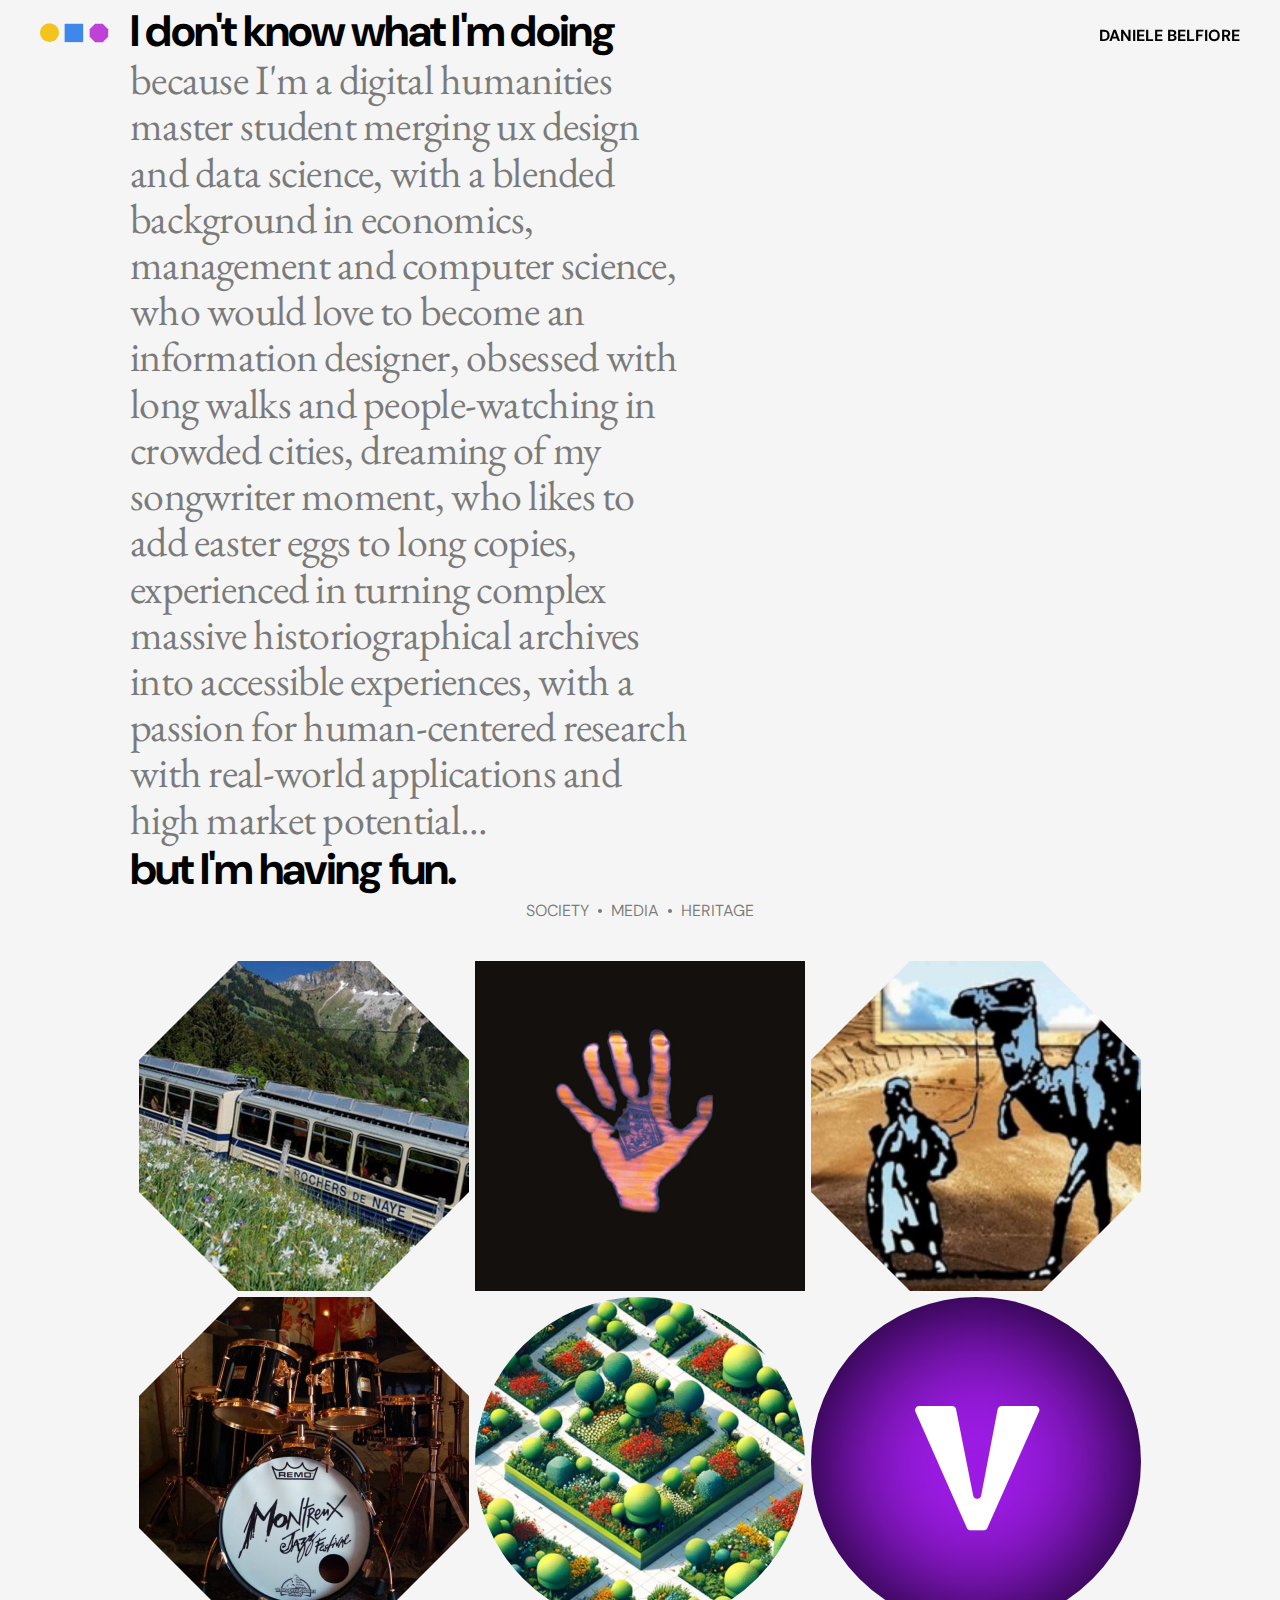
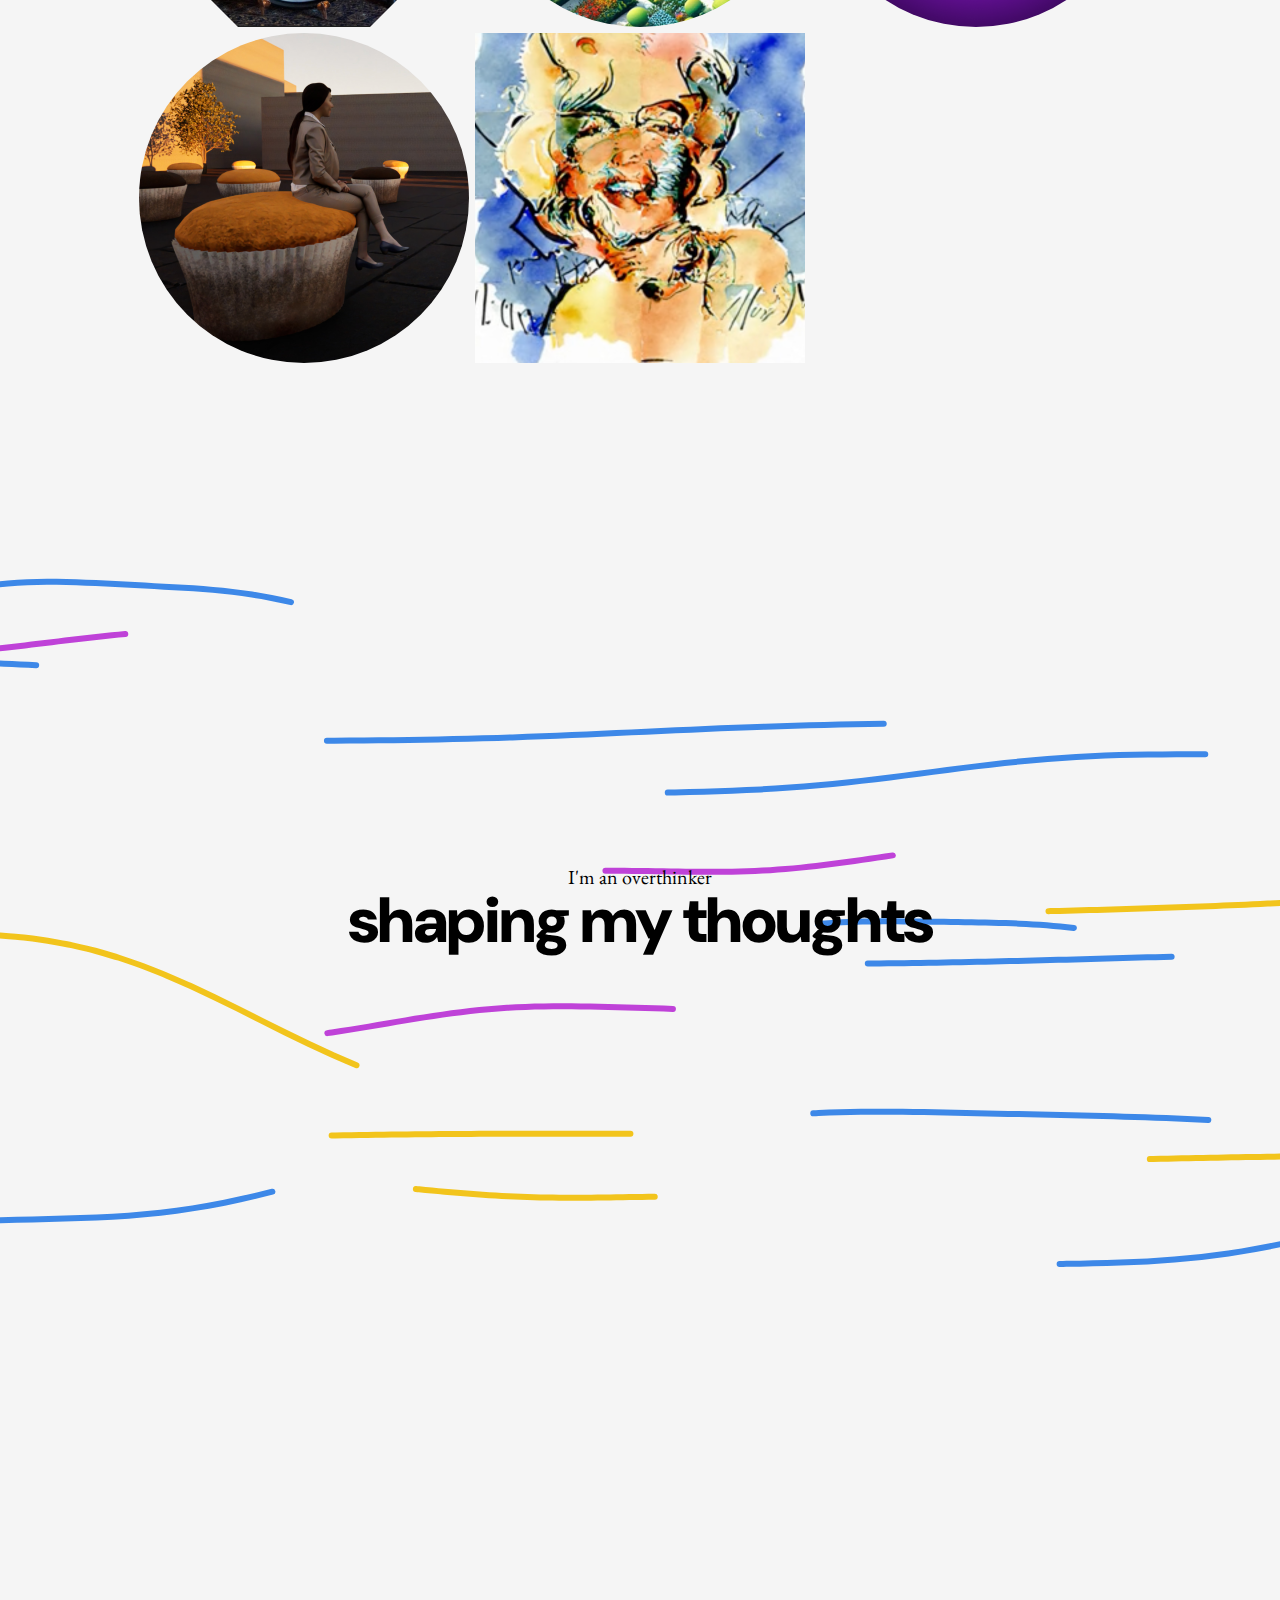
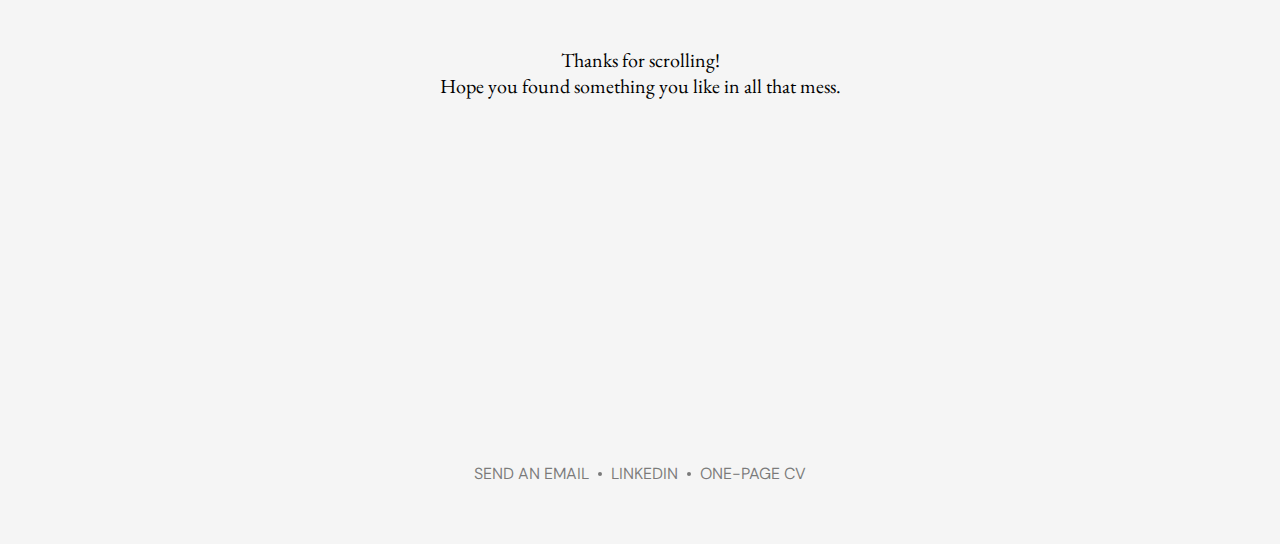
==== commit 99050724: "final with preview" ====
--- a/index.html
+++ b/index.html
@@ -8,6 +8,20 @@
     <link rel="preconnect" href="https://fonts.gstatic.com" crossorigin>
     <link href="https://fonts.googleapis.com/css2?family=DM+Sans:ital,wght@0,400;0,500;0,700;0,900;1,400&family=EB+Garamond:wght@400;500;600;700&display=swap" rel="stylesheet">
     <link rel="stylesheet" href="css/styles.css">
+    <link rel="icon" href="favicon.ico" sizes="any">
+
+<!-- Add these tags in the <head> section of your HTML -->
+    <meta property="og:title" content="Daniele Belfiore's Portfolio - &quot;Shaping my thoughts&quot;">
+    <meta property="og:description" content="Here's a bit of me in this corner of the web.">
+    <meta property="og:image" content="https://danielebelfiore.studio/preview-image.png">
+    <meta property="og:url" content="https://danielebelfiore.studio">
+    <meta property="og:type" content="website">
+    
+    <!-- Twitter specific tags -->
+    <meta name="twitter:card" content="summary_large_image">
+    <meta name="twitter:title" content="Daniele Belfiore's Portfolio - &quot;Shaping my thoughts&quot;">
+    <meta name="twitter:description" content="Here's a bit of me in this corner of the web.">
+    <meta name="twitter:image" content="https://danielebelfiore.studio/preview-image.png">
 </head>
 <body>
     <!-- Fixed Header/Navbar -->
@@ -80,20 +94,21 @@
         </section>
 
         <!-- Footer -->
-        <footer class="footer">
-            <div class="footer-links">
-                <div class="email-linkedin-group">
-                    <span class="footer-link email">SEND AN EMAIL</span>
-                    <div class="tag-separator"></div>
-                    <span class="footer-link linkedin">LINKEDIN</span>
-                </div>
-                <div class="cv-group">
-                    <span class="footer-link onepage">ONE-PAGE CV</span>
-                    <!-- <div class="tag-separator"></div>
-                    <span class="footer-link fullcv">FULL CV</span> -->
-                </div>
-            </div>
-        </footer>
+<footer class="footer">
+    <div class="footer-links">
+        <div class="email-linkedin-group">
+            <span class="footer-link email">SEND AN EMAIL</span>
+            <div class="tag-separator"></div>
+            <span class="footer-link linkedin">LINKEDIN</span>
+        </div>
+        <div class="tag-separator desktop-separator"></div> <!-- New separator between groups -->
+        <div class="cv-group">
+            <span class="footer-link onepage">ONE-PAGE CV</span>
+            <!-- <div class="tag-separator"></div>
+            <span class="footer-link fullcv">FULL CV</span> -->
+        </div>
+    </div>
+</footer>
     </div>
 
     <!-- JavaScript files -->
--- a/css/styles.css
+++ b/css/styles.css
@@ -430,13 +430,28 @@
     top: -40px; /* Move text up by 40px */
 }
 
+/* Footer styles - Desktop */
 .footer-links {
     display: flex;
     justify-content: center;
+    align-items: center;
     gap: 9px;
     margin-bottom: 20px;
     text-align: center;
     width: 100%;
+    flex-direction: row; /* Ensure it's a row on desktop */
+}
+
+.email-linkedin-group, .cv-group {
+    display: flex;
+    align-items: center;
+    gap: 9px;
+}
+
+/* Override the default tag-separator margin when used in footer */
+.footer-links .tag-separator {
+    margin-top: 0; /* Remove the top margin */
+    align-self: center; /* Ensure vertical centering */
 }
 
 .footer-link {
@@ -450,6 +465,7 @@
     line-height: normal;
     transition: color 0.3s ease;
 }
+
 
 .footer-link:hover {
     color: rgba(0, 0, 0, 0.8);
@@ -553,6 +569,10 @@
     .footer-links {
         flex-direction: column;
         gap: 15px;
+    }
+
+    .desktop-separator {
+        display: none; /* Hide the separator between groups on mobile */
     }
     
     /* Email and LinkedIn group */
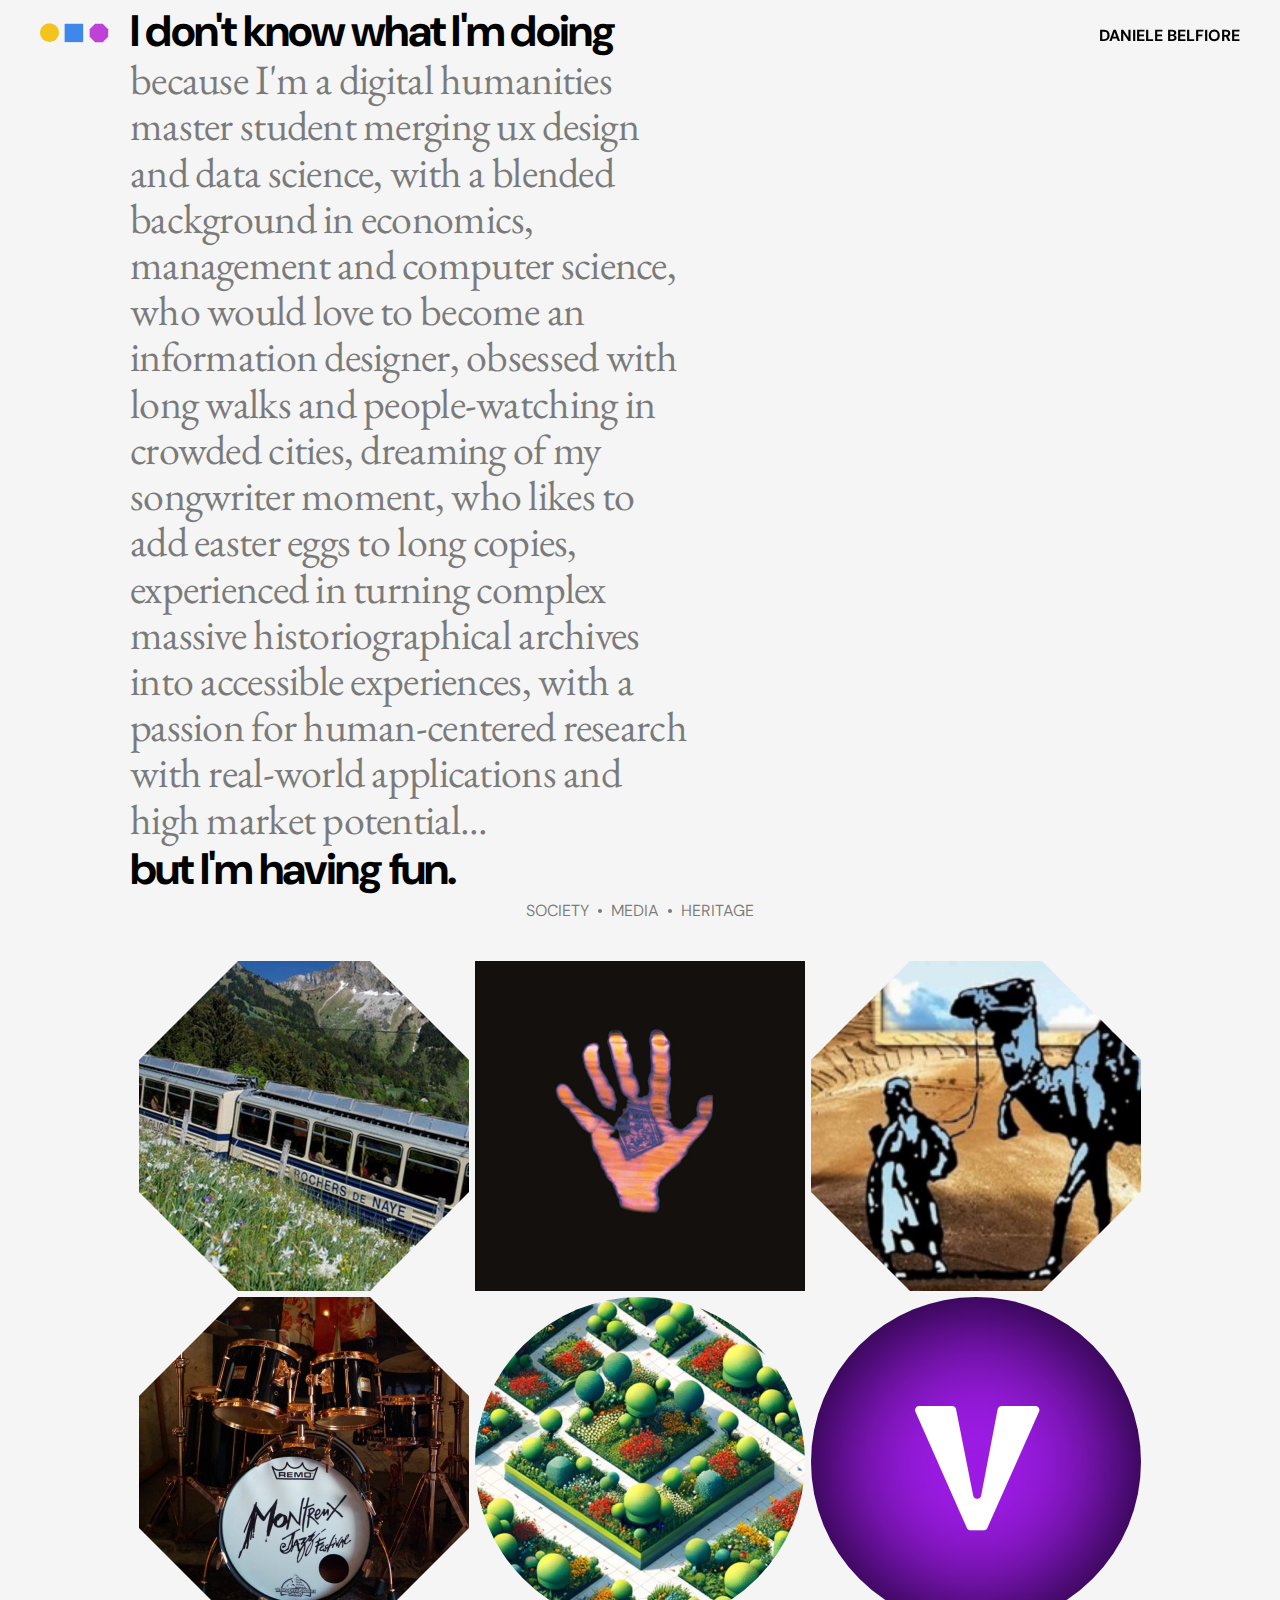
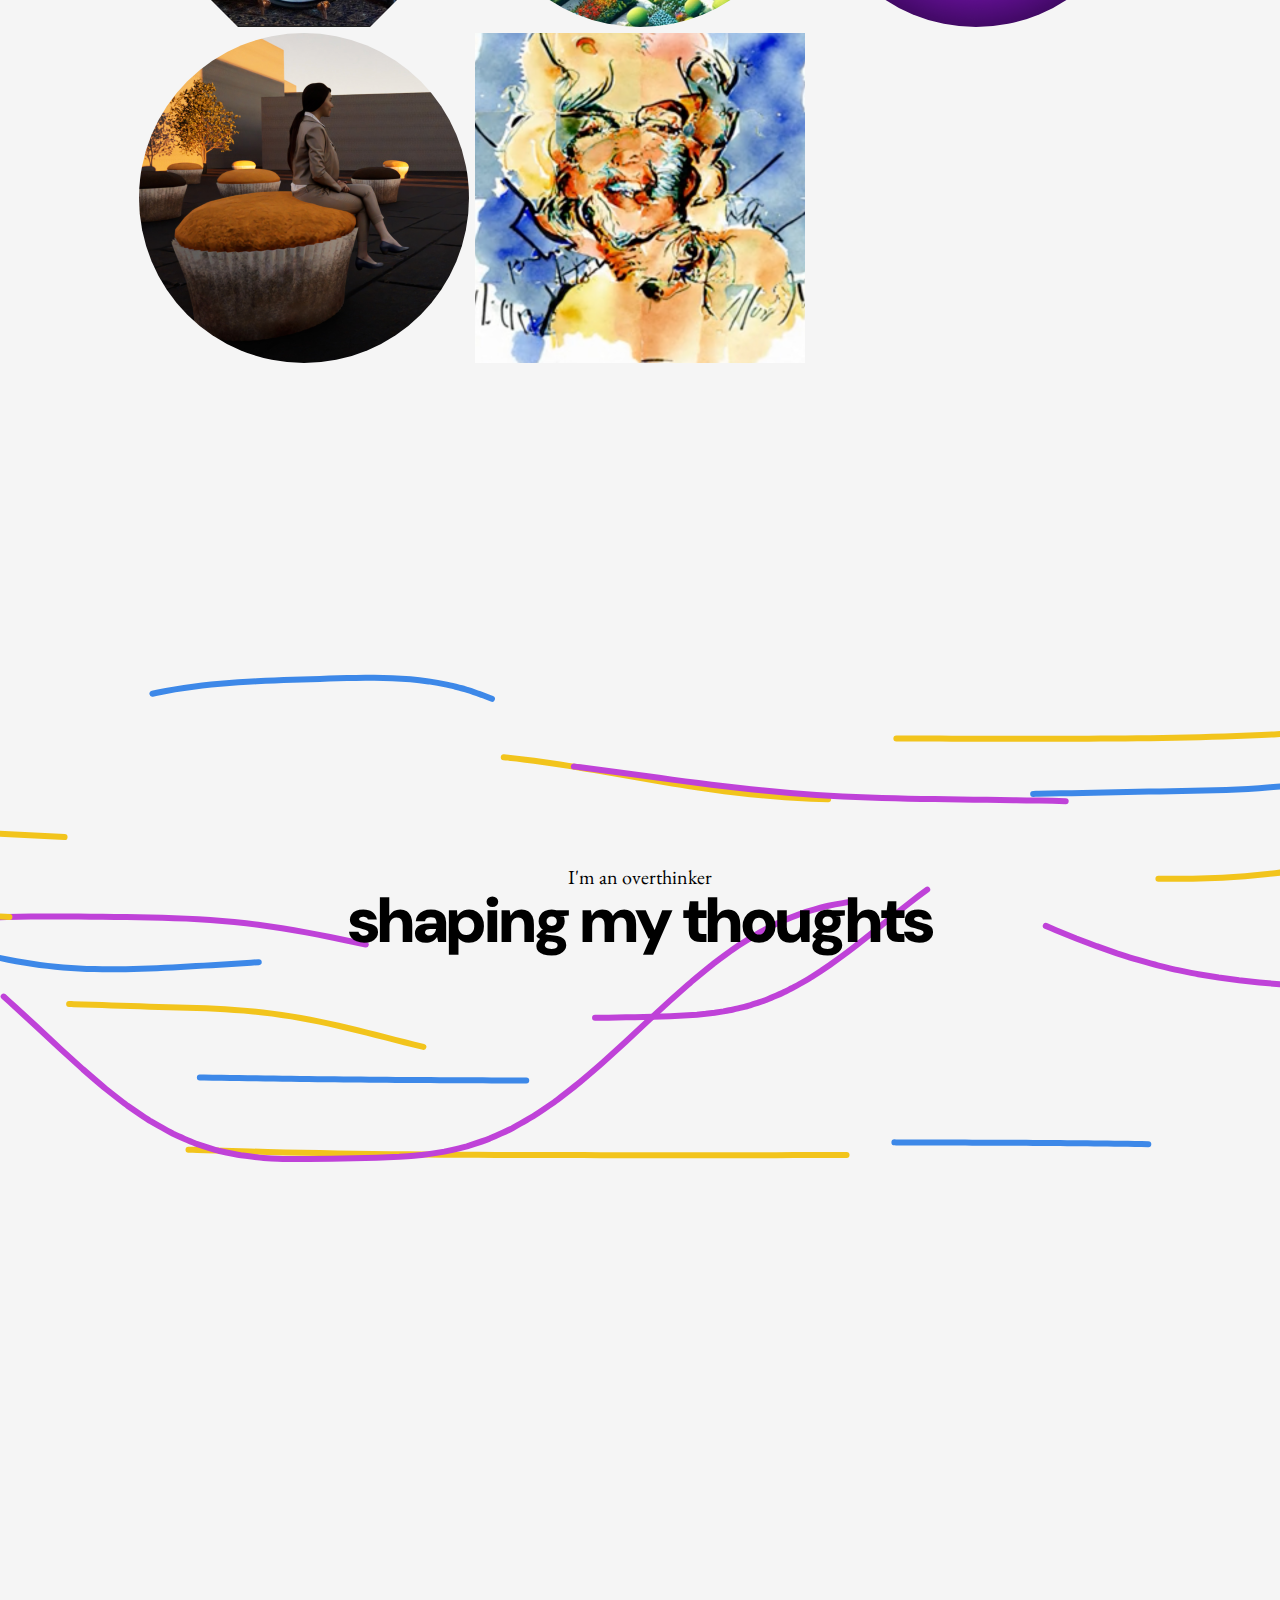
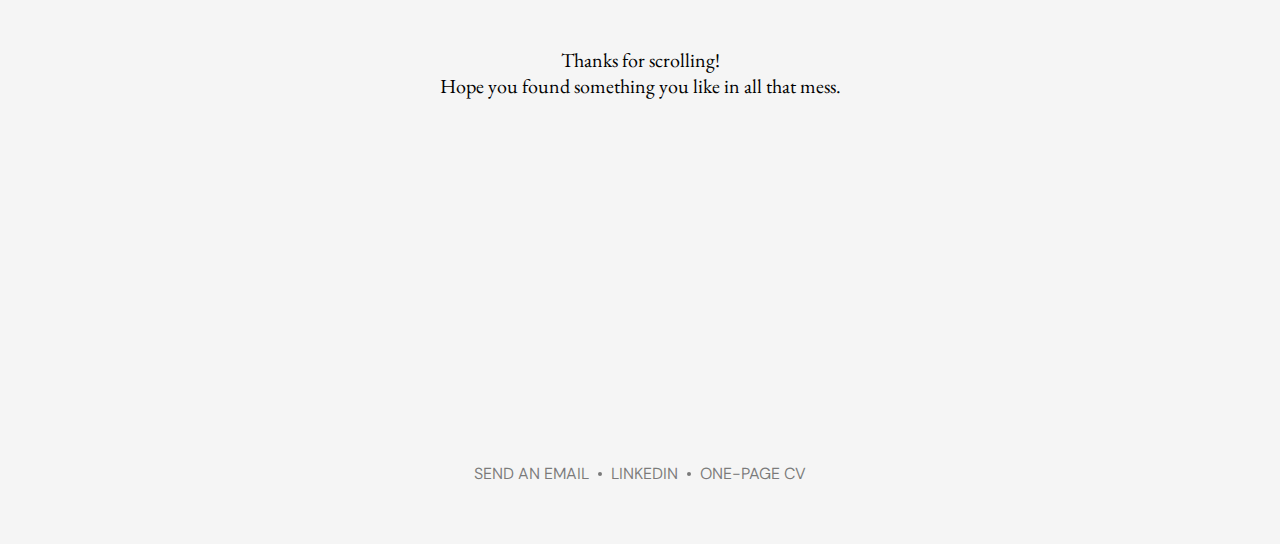
==== commit f29b5c06: "fix title" ====
--- a/index.html
+++ b/index.html
@@ -3,7 +3,7 @@
 <head>
     <meta charset="UTF-8">
     <meta name="viewport" content="width=device-width, initial-scale=1.0">
-    <title>Daniele Belfiore's Portfolio - "Shaping my thoughts"</title>
+    <title>Daniele Belfiore's Portfolio</title>
     <link rel="preconnect" href="https://fonts.googleapis.com">
     <link rel="preconnect" href="https://fonts.gstatic.com" crossorigin>
     <link href="https://fonts.googleapis.com/css2?family=DM+Sans:ital,wght@0,400;0,500;0,700;0,900;1,400&family=EB+Garamond:wght@400;500;600;700&display=swap" rel="stylesheet">
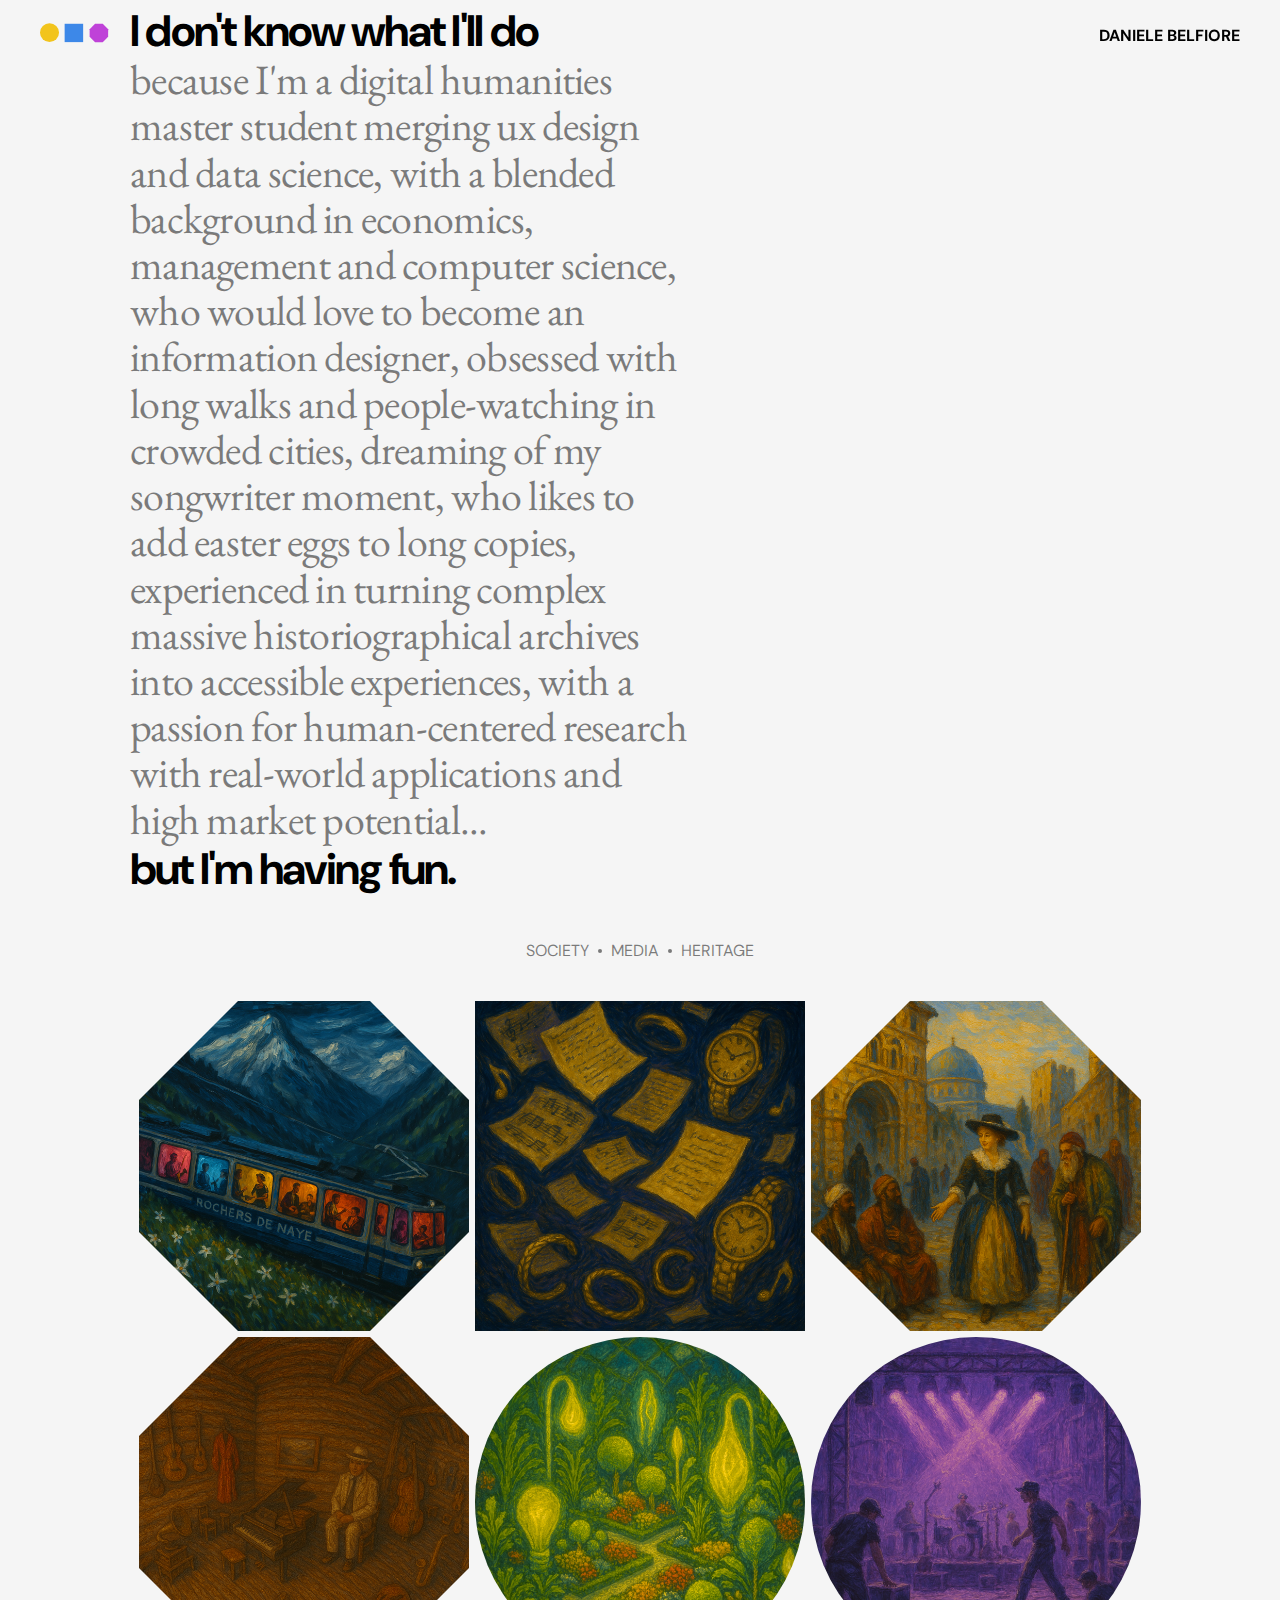
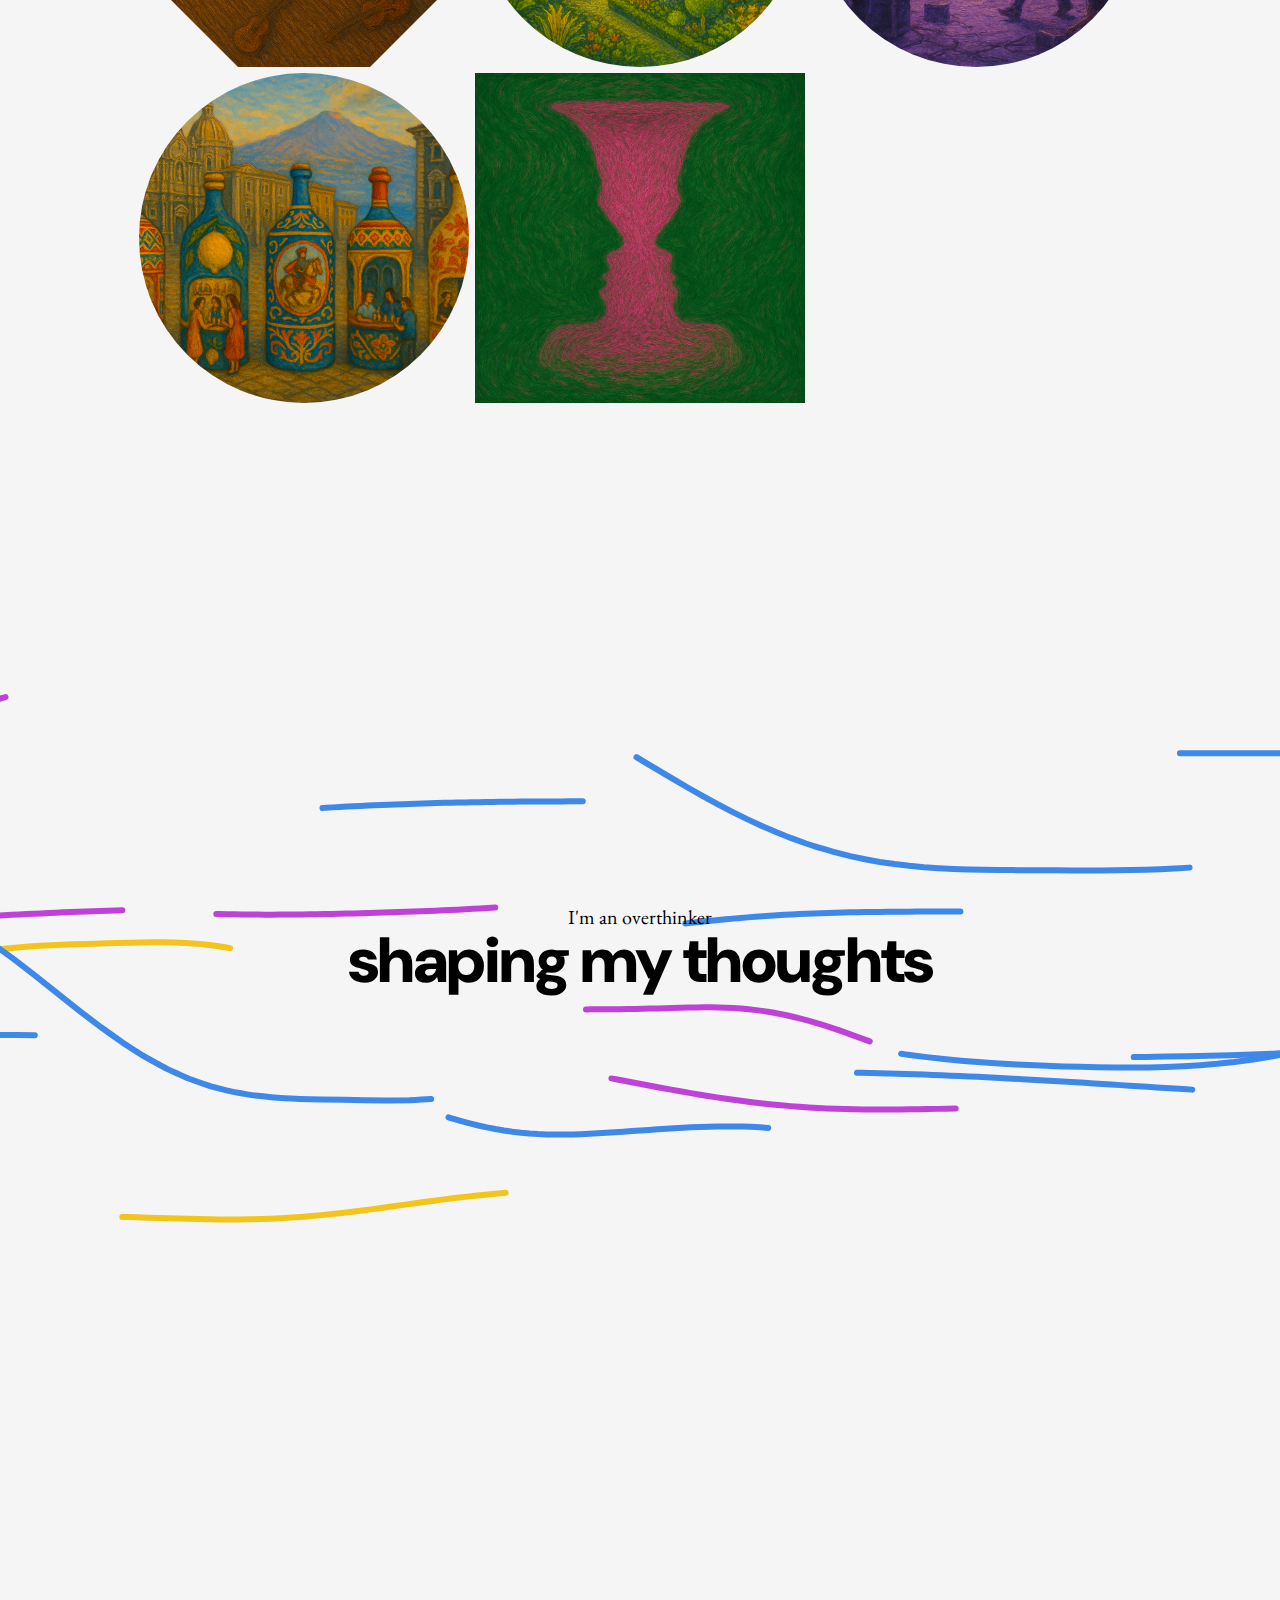
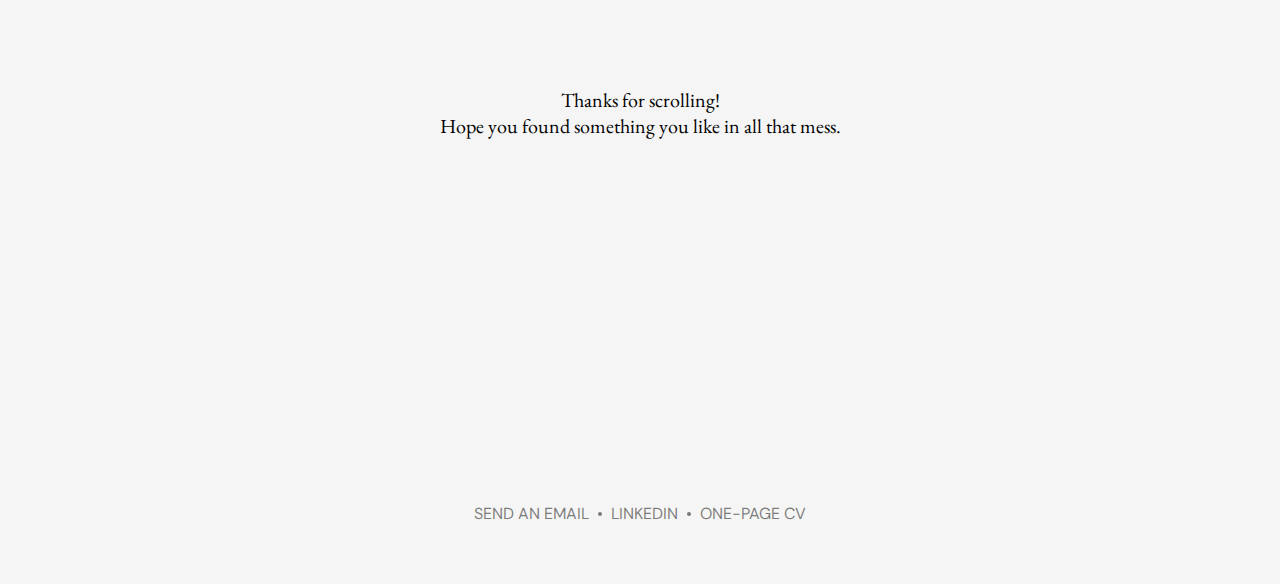
==== commit 6f854098: "heading" ====
--- a/index.html
+++ b/index.html
@@ -39,7 +39,7 @@
         <!-- Main Content with Bio -->
         <section class="main-content">
             <div class="text-container">
-                <h1 class="main-heading">I don't know <span class="line-break">what I'm doing</span></h1>                <div class="bio-text">
+                <h1 class="main-heading">I don't know <span class="line-break">what I'll do</span></h1>                <div class="bio-text">
                     <p class="bio-copy"> because 
                         <span class="bio-segment" data-color="#D84242" data-overlay="EPFL">I'm a digital humanities master student merging ux design and data science</span>, 
                         <span class="bio-segment" data-color="#4274D8" data-overlay="Economics">with a blended background in economics, management and computer science</span>, 
--- a/css/styles.css
+++ b/css/styles.css
@@ -163,6 +163,7 @@
     width: 1020px; /* Changed from width: 100%, max-width: 1020px to match projects exactly */
     margin-left: auto;
     margin-right: auto;
+    margin-top: 40px;
 }
 
 .tag {
